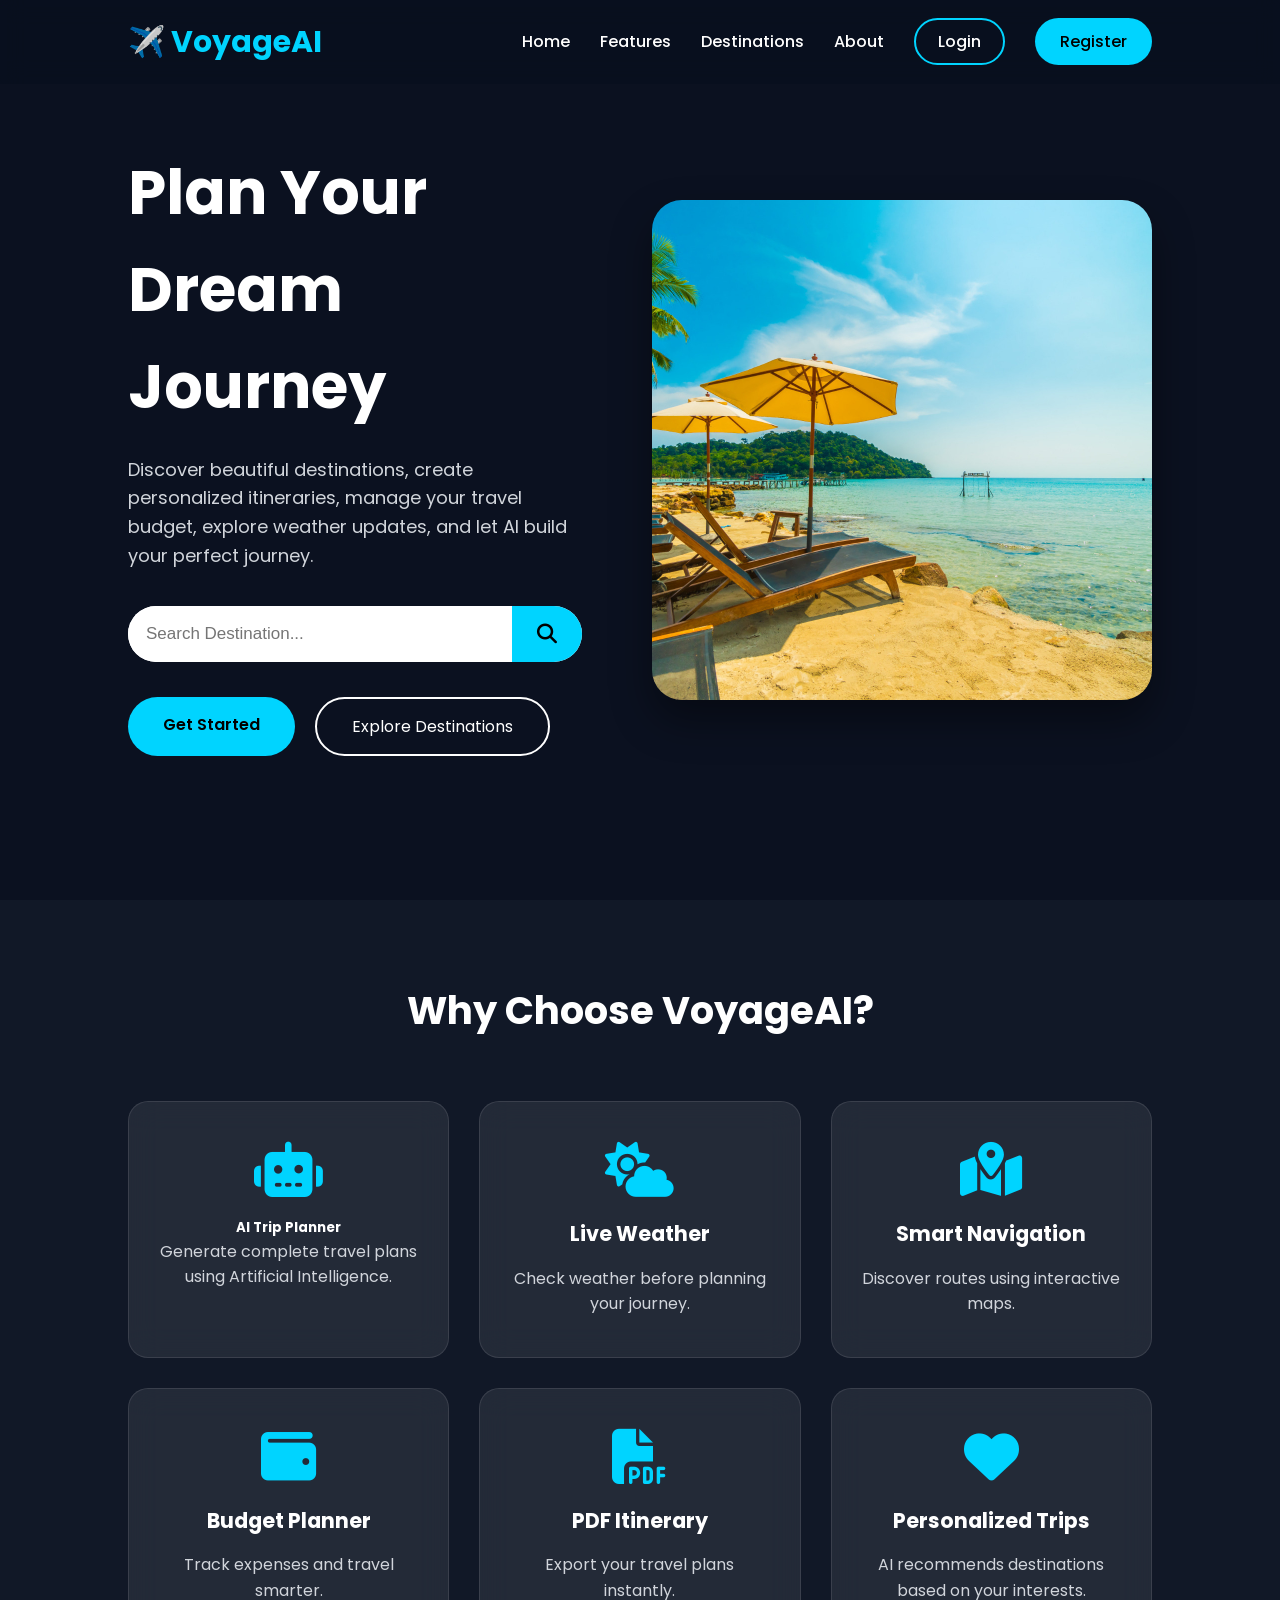
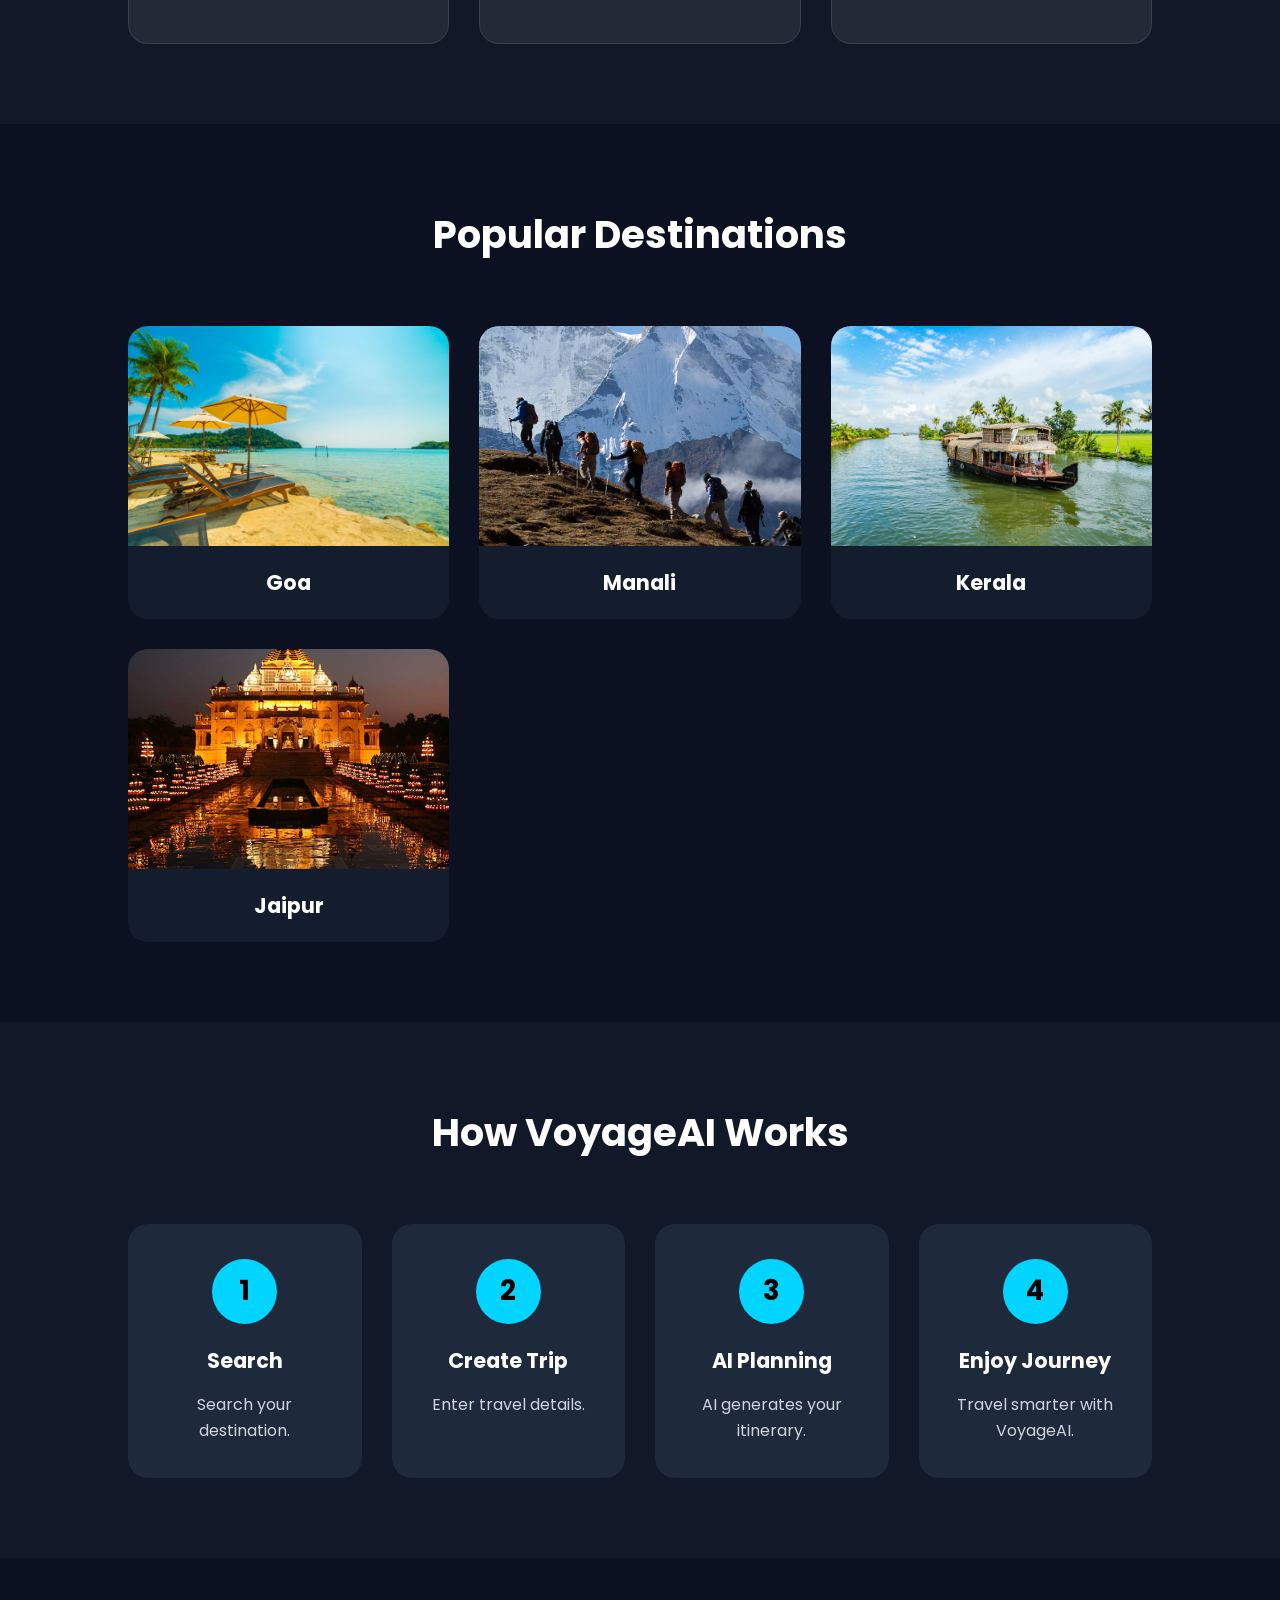
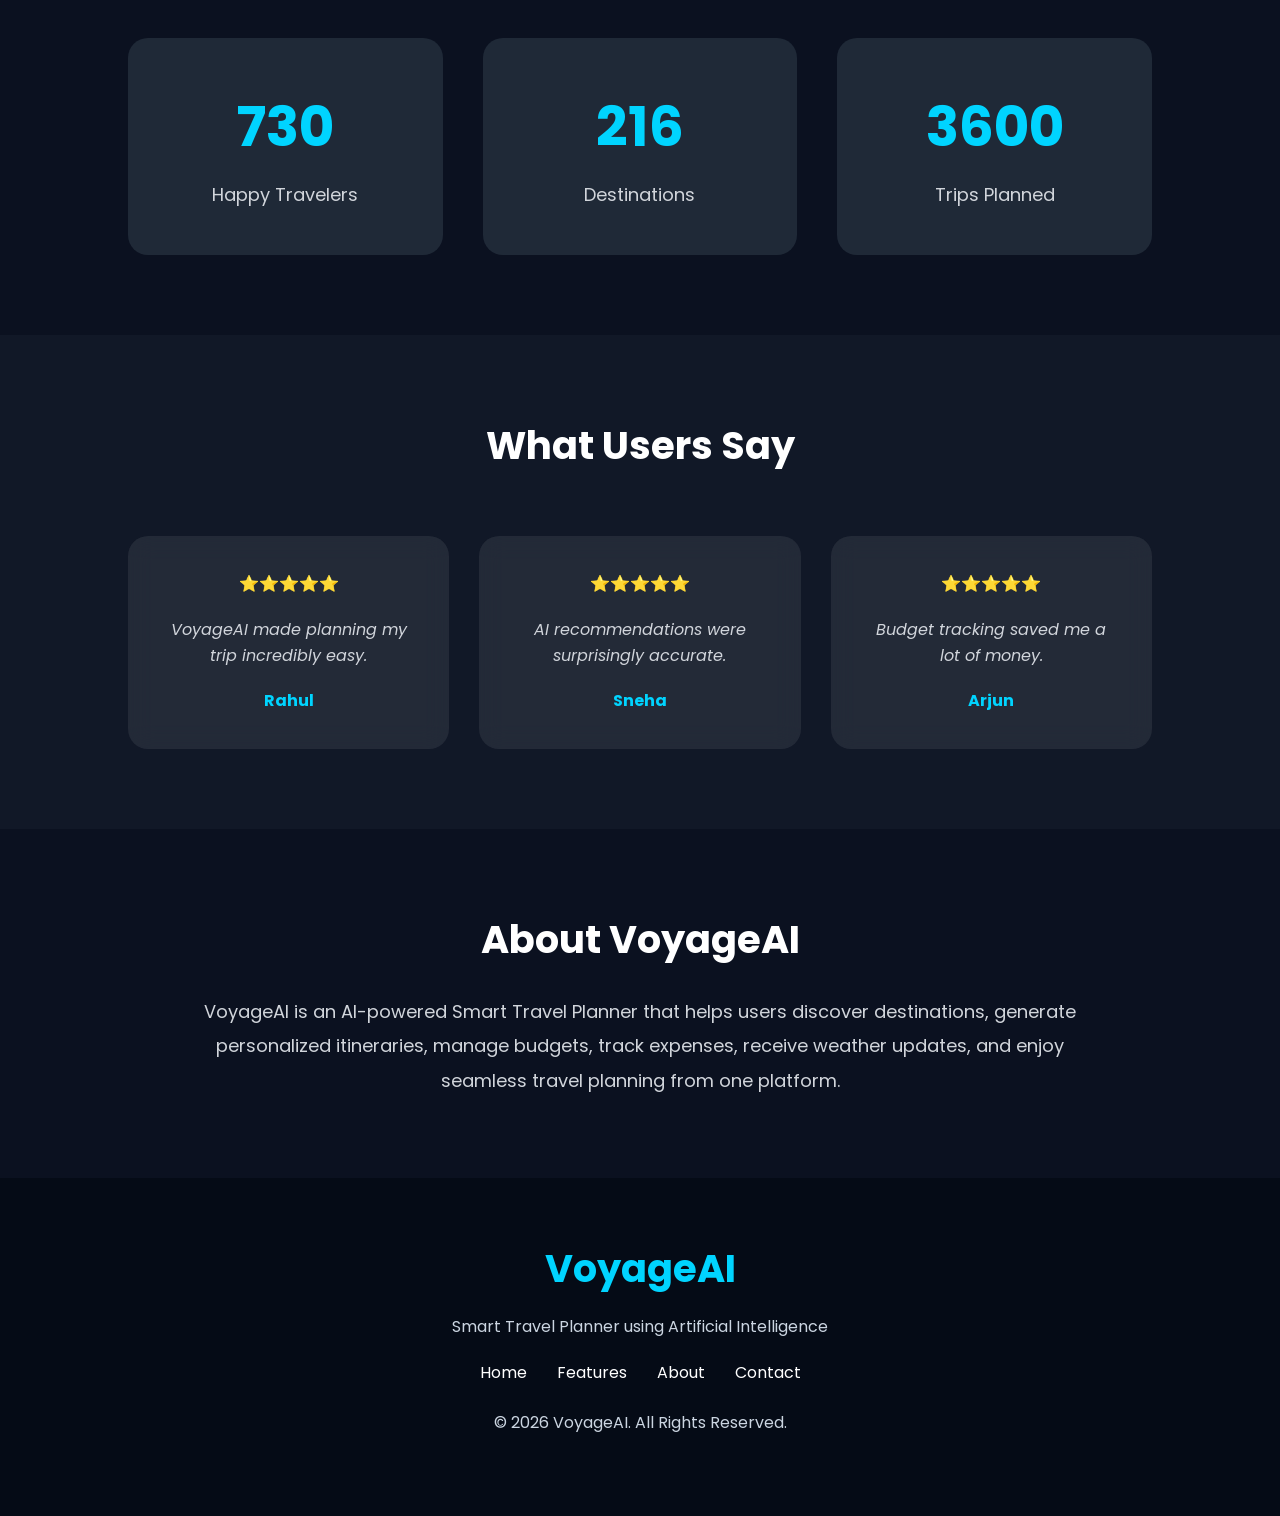
==== frontend/index.html @ 98790b18 "Frontend basic UI Updated" ====
<!DOCTYPE html>
<html lang="en">

<head>
    <meta charset="UTF-8">
    <meta name="viewport" content="width=device-width, initial-scale=1.0">

    <title>VoyageAI | Smart Travel Planner</title>

    <!-- CSS -->
    <link rel="stylesheet" href="css/style.css">
    <link rel="stylesheet" href="css/responsive.css">

    <!-- Font Awesome -->
    <link rel="stylesheet"
        href="https://cdnjs.cloudflare.com/ajax/libs/font-awesome/6.6.0/css/all.min.css">

    <!-- Google Font -->
    <link
        href="https://fonts.googleapis.com/css2?family=Poppins:wght@300;400;500;600;700;800&display=swap"
        rel="stylesheet">
</head>

<body>

    <!-- ========================= -->
    <!-- Navbar -->
    <!-- ========================= -->

    <header>

        <nav class="navbar">

            <div class="logo">
                ✈️ VoyageAI
            </div>

            <ul class="nav-links">

                <li><a href="#">Home</a></li>

                <li><a href="#features">Features</a></li>

                <li><a href="#destinations">Destinations</a></li>

                <li><a href="#about">About</a></li>

                <li>
                    <a href="pages/login.html" class="login-btn">
                        Login
                    </a>
                </li>

                <li>
                    <a href="pages/register.html" class="register-btn">
                        Register
                    </a>
                </li>

            </ul>

        </nav>

    </header>

    <!-- ========================= -->
    <!-- Hero -->
    <!-- ========================= -->

    <section class="hero">

        <div class="hero-left">

            <h1>

                <span id="typewriter"></span>

            </h1>

            <p>

                Discover beautiful destinations, create personalized
                itineraries, manage your travel budget,
                explore weather updates,
                and let AI build your perfect journey.

            </p>

            <!-- Search -->

            <div class="search-box">

                <input
                    type="text"
                    id="searchInput"
                    placeholder="Search Destination...">

                <button>

                    <i class="fa-solid fa-magnifying-glass"></i>

                </button>

            </div>

            <!-- Suggestions -->

            <ul id="suggestions"></ul>

            <!-- Buttons -->

            <div class="hero-buttons">

                <a href="pages/register.html" class="btn-primary">

                    Get Started

                </a>

                <a href="#destinations" class="btn-secondary">

                    Explore Destinations

                </a>

            </div>

        </div>

        <!-- Right -->

        <div class="hero-right">

            <div class="carousel">

                <img
                    id="carouselImage"
                    src="images/goa.jpeg"
                    alt="Destination">

            </div>

        </div>

    </section>

    <!-- ========================= -->
    <!-- Features -->
    <!-- ========================= -->

    <section
        class="features"
        id="features">

        <h2>

            Why Choose VoyageAI?

        </h2>

        <div class="feature-grid">

            <div class="card">

                <i class="fa-solid fa-robot"></i>

                <h5>

                    AI Trip Planner

                </h5>

                <p>

                    Generate complete travel plans using Artificial Intelligence.

                </p>

            </div>

            <div class="card">

                <i class="fa-solid fa-cloud-sun"></i>

                <h3>

                    Live Weather

                </h3>

                <p>

                    Check weather before planning your journey.

                </p>

            </div>

            <div class="card">

                <i class="fa-solid fa-map-location-dot"></i>

                <h3>

                    Smart Navigation

                </h3>

                <p>

                    Discover routes using interactive maps.

                </p>

            </div>

            <div class="card">

                <i class="fa-solid fa-wallet"></i>

                <h3>

                    Budget Planner

                </h3>

                <p>

                    Track expenses and travel smarter.

                </p>

            </div>

            <div class="card">

                <i class="fa-solid fa-file-pdf"></i>

                <h3>

                    PDF Itinerary

                </h3>

                <p>

                    Export your travel plans instantly.

                </p>

            </div>

            <div class="card">

                <i class="fa-solid fa-heart"></i>

                <h3>

                    Personalized Trips

                </h3>

                <p>

                    AI recommends destinations based on your interests.

                </p>

            </div>

        </div>

    </section>

    <!-- ========================= -->
    <!-- Popular Destinations -->
    <!-- ========================= -->

    <section
        id="destinations"
        class="destinations">

        <h2>

            Popular Destinations

        </h2>

        <div class="destination-grid">

            <div class="destination-card">

                <img src="images/goa.jpeg">

                <h3>Goa</h3>

            </div>

            <div class="destination-card">

                <img src="images/manali.jpeg">

                <h3>Manali</h3>

            </div>

            <div class="destination-card">

                <img src="images/kerala.jpeg">

                <h3>Kerala</h3>

            </div>

            <div class="destination-card">

                <img src="images/jaipur.jpeg">

                <h3>Jaipur</h3>

            </div>

        </div>

    </section>

    <!-- ========================= -->
    <!-- How It Works -->
    <!-- ========================= -->

    <section class="steps">

        <h2>

            How VoyageAI Works

        </h2>

        <div class="step-container">

            <div class="step">

                <span>1</span>

                <h3>

                    Search

                </h3>

                <p>

                    Search your destination.

                </p>

            </div>

            <div class="step">

                <span>2</span>

                <h3>

                    Create Trip

                </h3>

                <p>

                    Enter travel details.

                </p>

            </div>

            <div class="step">

                <span>3</span>

                <h3>

                    AI Planning

                </h3>

                <p>

                    AI generates your itinerary.

                </p>

            </div>

            <div class="step">

                <span>4</span>

                <h3>

                    Enjoy Journey

                </h3>

                <p>

                    Travel smarter with VoyageAI.

                </p>

            </div>

        </div>

    </section>

    <!-- ========================= -->
    <!-- Statistics -->
    <!-- ========================= -->

    <section class="stats">

        <div>

            <h2 class="counter" data-target="1000">

                0

            </h2>

            <p>

                Happy Travelers

            </p>

        </div>

        <div>

            <h2 class="counter" data-target="250">

                0

            </h2>

            <p>

                Destinations

            </p>

        </div>

        <div>

            <h2 class="counter" data-target="5000">

                0

            </h2>

            <p>

                Trips Planned

            </p>

        </div>

    </section>

    <!-- ========================= -->
    <!-- Testimonials -->
    <!-- ========================= -->

    <section class="testimonials">

        <h2>

            What Users Say

        </h2>

        <div class="testimonial-container">

            <div class="testimonial">

                ⭐⭐⭐⭐⭐

                <p>

                    VoyageAI made planning my trip incredibly easy.

                </p>

                <h4>

                    Rahul

                </h4>

            </div>

            <div class="testimonial">

                ⭐⭐⭐⭐⭐

                <p>

                    AI recommendations were surprisingly accurate.

                </p>

                <h4>

                    Sneha

                </h4>

            </div>

            <div class="testimonial">

                ⭐⭐⭐⭐⭐

                <p>

                    Budget tracking saved me a lot of money.

                </p>

                <h4>

                    Arjun

                </h4>

            </div>

        </div>

    </section>

    <!-- ========================= -->
    <!-- About -->
    <!-- ========================= -->

    <section
        id="about"
        class="about">

        <h2>

            About VoyageAI

        </h2>

        <p>

            VoyageAI is an AI-powered Smart Travel Planner that helps users
            discover destinations, generate personalized itineraries,
            manage budgets, track expenses,
            receive weather updates,
            and enjoy seamless travel planning from one platform.

        </p>

    </section>

    <!-- ========================= -->
    <!-- Footer -->
    <!-- ========================= -->

    <footer>

        <h2>

            VoyageAI

        </h2>

        <p>

            Smart Travel Planner using Artificial Intelligence

        </p>

        <div>

            <a href="#">Home</a>

            <a href="#">Features</a>

            <a href="#">About</a>

            <a href="#">Contact</a>

        </div>

        <p>

            © 2026 VoyageAI. All Rights Reserved.

        </p>

    </footer>

    <!-- JS -->

    <script src="js/app.js"></script>

</body>

</html>
---- frontend/css/style.css ----
/* ===================================================
   GOOGLE FONT
=================================================== */
@import url('https://fonts.googleapis.com/css2?family=Poppins:wght@300;400;500;600;700;800&display=swap');

/* ===================================================
   RESET
=================================================== */

*{
    margin:0;
    padding:0;
    box-sizing:border-box;
}

html{
    scroll-behavior:smooth;
}

body{
    font-family:'Poppins',sans-serif;
    background:#0b1120;
    color:#ffffff;
    overflow-x:hidden;
    line-height:1.6;
}

/* Scrollbar */

::-webkit-scrollbar{
    width:8px;
}

::-webkit-scrollbar-track{
    background:#101827;
}

::-webkit-scrollbar-thumb{
    background:#00bcd4;
    border-radius:10px;
}

::-webkit-scrollbar-thumb:hover{
    background:#00e5ff;
}

/* Images */

img{
    width:100%;
    display:block;
}

/* Links */

a{
    text-decoration:none;
    color:white;
}

/* Lists */

ul{
    list-style:none;
}

/* Buttons */

button{
    border:none;
    outline:none;
    cursor:pointer;
    font-family:'Poppins',sans-serif;
}

/* Sections */

section{
    padding:80px 10%;
}

/* Headings */

h1{
    font-size:3.8rem;
    font-weight:700;
}

h2{
    font-size:2.4rem;
    margin-bottom:20px;
}

h3{
    font-size:1.3rem;
}

p{
    color:#d1d5db;
}

/* Container */

.container{
    max-width:1200px;
    margin:auto;
}

/* ===================================================
   NAVBAR
=================================================== */

header{
    position:fixed;
    top:0;
    left:0;
    width:100%;
    z-index:999;
    background:rgba(10,15,30,.75);
    backdrop-filter:blur(12px);
}

.navbar{

    display:flex;
    justify-content:space-between;
    align-items:center;

    padding:18px 10%;
}

.logo{

    font-size:30px;
    font-weight:700;
    color:#00d4ff;
}

.nav-links{

    display:flex;
    align-items:center;
    gap:30px;
}

.nav-links li a{

    transition:.3s;
    font-weight:500;
}

.nav-links li a:hover{

    color:#00d4ff;
}

.login-btn{

    border:2px solid #00d4ff;
    padding:10px 22px;
    border-radius:30px;
}

.login-btn:hover{

    background:#00d4ff;
    color:#000;
}

.register-btn{

    padding:12px 25px;
    background:#00d4ff;
    color:#000;
    border-radius:30px;
    font-weight:600;
}

.register-btn:hover{

    background:#00b7db;
}

/* ===================================================
   HERO
=================================================== */

.hero{

    min-height:100vh;

    display:grid;
    grid-template-columns:1fr 1fr;

    align-items:center;

    gap:70px;
}

.hero-left h1{

    margin-bottom:20px;
}

.hero-left p{

    margin-bottom:35px;
    font-size:18px;
}

/* Buttons */

.hero-buttons{

    display:flex;
    gap:20px;
    margin-top:30px;
}

.btn-primary{

    background:#00d4ff;

    color:#000;

    padding:15px 35px;

    border-radius:40px;

    font-weight:600;

    transition:.3s;
}

.btn-primary:hover{

    transform:translateY(-5px);
}

.btn-secondary{

    border:2px solid white;

    padding:15px 35px;

    border-radius:40px;

    transition:.3s;
}

.btn-secondary:hover{

    background:white;
    color:#000;
}

/* ===================================================
   SEARCH BOX
=================================================== */

.search-box{

    display:flex;

    margin-top:30px;

    background:white;

    border-radius:50px;

    overflow:hidden;

    width:100%;
}

.search-box input{

    flex:1;

    padding:18px;

    border:none;

    outline:none;

    font-size:17px;
}

.search-box button{

    background:#00d4ff;

    color:#000;

    padding:0 25px;

    font-size:20px;
}

#suggestions{

    background:white;

    color:black;

    border-radius:12px;

    margin-top:5px;

    overflow:hidden;
}

#suggestions li{

    padding:12px;

    cursor:pointer;
}

#suggestions li:hover{

    background:#eeeeee;
}

/* ===================================================
   HERO IMAGE
=================================================== */

.hero-right{

    display:flex;

    justify-content:center;
}

.carousel{

    width:500px;

    height:500px;

    border-radius:30px;

    overflow:hidden;

    box-shadow:0 20px 40px rgba(0,0,0,.4);
}

.carousel img{

    width:100%;

    height:100%;

    object-fit:cover;

    transition:1s;
}

/* ===================================================
   FEATURES SECTION
=================================================== */

.features{

    background:#111827;
    text-align:center;
}

.features h2{

    margin-bottom:60px;
    color:#ffffff;
}

/* Grid */

.feature-grid{

    display:grid;
    grid-template-columns:repeat(auto-fit,minmax(280px,1fr));
    gap:30px;
}

/* Card */

.card{

    background:rgba(255,255,255,.08);
    backdrop-filter:blur(15px);

    border:1px solid rgba(255,255,255,.1);

    border-radius:20px;

    padding:40px 30px;

    transition:.4s;
}

.card:hover{

    transform:translateY(-12px);

    box-shadow:0 20px 40px rgba(0,212,255,.25);
}

.card i{

    font-size:55px;

    color:#00d4ff;

    margin-bottom:20px;
}

.card h3{

    margin-bottom:15px;
    color:white;
}

.card p{

    color:#d1d5db;
}

/* ===================================================
   DESTINATIONS
=================================================== */

.destinations{

    background:#0b1120;

    text-align:center;
}

.destinations h2{

    margin-bottom:60px;
}

/* Grid */

.destination-grid{

    display:grid;

    grid-template-columns:repeat(auto-fit,minmax(280px,1fr));

    gap:30px;
}

/* Card */

.destination-card{

    background:#141d2d;

    border-radius:20px;

    overflow:hidden;

    transition:.4s;

    cursor:pointer;
}

.destination-card:hover{

    transform:translateY(-10px);

    box-shadow:0 20px 45px rgba(0,212,255,.25);
}

.destination-card img{

    height:220px;

    object-fit:cover;
}

.destination-card h3{

    padding:20px;

    color:white;
}

/* ===================================================
   HOW IT WORKS
=================================================== */

.steps{

    background:#111827;

    text-align:center;
}

.steps h2{

    margin-bottom:60px;
}

/* Container */

.step-container{

    display:grid;

    grid-template-columns:repeat(auto-fit,minmax(220px,1fr));

    gap:30px;
}

/* Step */

.step{

    background:#1e293b;

    padding:35px;

    border-radius:20px;

    transition:.3s;
}

.step:hover{

    transform:translateY(-10px);
}

.step span{

    display:inline-flex;

    width:65px;

    height:65px;

    border-radius:50%;

    background:#00d4ff;

    color:#000;

    justify-content:center;

    align-items:center;

    font-size:28px;

    font-weight:bold;

    margin-bottom:20px;
}

.step h3{

    margin-bottom:15px;
}

/* ===================================================
   STATS
=================================================== */

.stats{

    display:grid;

    grid-template-columns:repeat(auto-fit,minmax(250px,1fr));

    gap:40px;

    text-align:center;

    background:#0b1120;
}

.stats div{

    background:#1f2937;

    border-radius:20px;

    padding:45px 20px;

    transition:.3s;
}

.stats div:hover{

    transform:scale(1.05);
}

.counter{

    font-size:55px;

    color:#00d4ff;

    margin-bottom:10px;
}

.stats p{

    font-size:18px;
}

/* ===================================================
   TESTIMONIALS
=================================================== */

.testimonials{

    background:#111827;

    text-align:center;
}

.testimonials h2{

    margin-bottom:60px;
}

.testimonial-container{

    display:grid;

    grid-template-columns:repeat(auto-fit,minmax(300px,1fr));

    gap:30px;
}

.testimonial{

    background:rgba(255,255,255,.08);

    backdrop-filter:blur(12px);

    border-radius:20px;

    padding:35px;

    transition:.3s;
}

.testimonial:hover{

    transform:translateY(-10px);

    box-shadow:0 15px 35px rgba(0,212,255,.25);
}

.testimonial p{

    margin:20px 0;

    font-style:italic;

    color:#d1d5db;
}

.testimonial h4{

    color:#00d4ff;
}

/* ===================================================
   ABOUT
=================================================== */

.about{

    background:#0b1120;

    text-align:center;
}

.about h2{

    margin-bottom:25px;
}

.about p{

    max-width:900px;

    margin:auto;

    font-size:18px;

    line-height:1.9;

    color:#d1d5db;
}

/* ===================================================
   FOOTER
=================================================== */

footer{

    background:#050b16;

    text-align:center;

    padding:60px 10%;
}

footer h2{

    color:#00d4ff;

    margin-bottom:15px;
}

footer p{

    color:#cbd5e1;

    margin-bottom:20px;
}

footer div{

    display:flex;

    justify-content:center;

    gap:30px;

    flex-wrap:wrap;

    margin-bottom:25px;
}

footer a{

    transition:.3s;

    color:white;
}

footer a:hover{

    color:#00d4ff;
}

/* ===================================================
   ANIMATIONS
=================================================== */

.card,
.destination-card,
.step,
.testimonial,
.stats div{

    animation:fadeUp .8s ease;
}

@keyframes fadeUp{

    from{

        opacity:0;

        transform:translateY(50px);
    }

    to{

        opacity:1;

        transform:translateY(0);
    }

}

@keyframes floating{

    0%{

        transform:translateY(0);
    }

    50%{

        transform:translateY(-12px);
    }

    100%{

        transform:translateY(0);
    }

}

.carousel{

    animation:floating 5s infinite ease-in-out;
}

/* ===================================================
   UTILITIES
=================================================== */

.text-center{

    text-align:center;
}

.mt-2{

    margin-top:20px;
}

.mt-3{

    margin-top:30px;
}

.mt-5{

    margin-top:50px;
}

.mb-2{

    margin-bottom:20px;
}

.mb-5{

    margin-bottom:50px;
}

.hidden{

    display:none;
}

/* ===================================================
   TABLET
=================================================== */

@media(max-width:992px){

.hero{

    grid-template-columns:1fr;

    text-align:center;
}

.hero-left{

    order:2;
}

.hero-right{

    order:1;
}

.hero-buttons{

    justify-content:center;
}

.search-box{

    margin:auto;
}

.carousel{

    width:400px;

    height:400px;
}

.navbar{

    flex-direction:column;

    gap:20px;
}

.nav-links{

    flex-wrap:wrap;

    justify-content:center;
}

}

/* ===================================================
   MOBILE
=================================================== */

@media(max-width:768px){

section{

    padding:70px 6%;
}

h1{

    font-size:2.4rem;
}

h2{

    font-size:2rem;
}

.hero{

    gap:40px;
}

.carousel{

    width:320px;

    height:320px;
}

.hero-buttons{

    flex-direction:column;
}

.btn-primary,
.btn-secondary{

    width:100%;
}

.nav-links{

    gap:15px;
}

.feature-grid,
.destination-grid,
.step-container,
.testimonial-container,
.stats{

    grid-template-columns:1fr;
}

}

/* ===================================================
   SMALL DEVICES
=================================================== */

@media(max-width:480px){

.logo{

    font-size:24px;
}

h1{

    font-size:2rem;
}

.hero-left p{

    font-size:15px;
}

.search-box input{

    font-size:15px;
}

.search-box button{

    padding:0 18px;
}

.carousel{

    width:280px;

    height:280px;
}

}
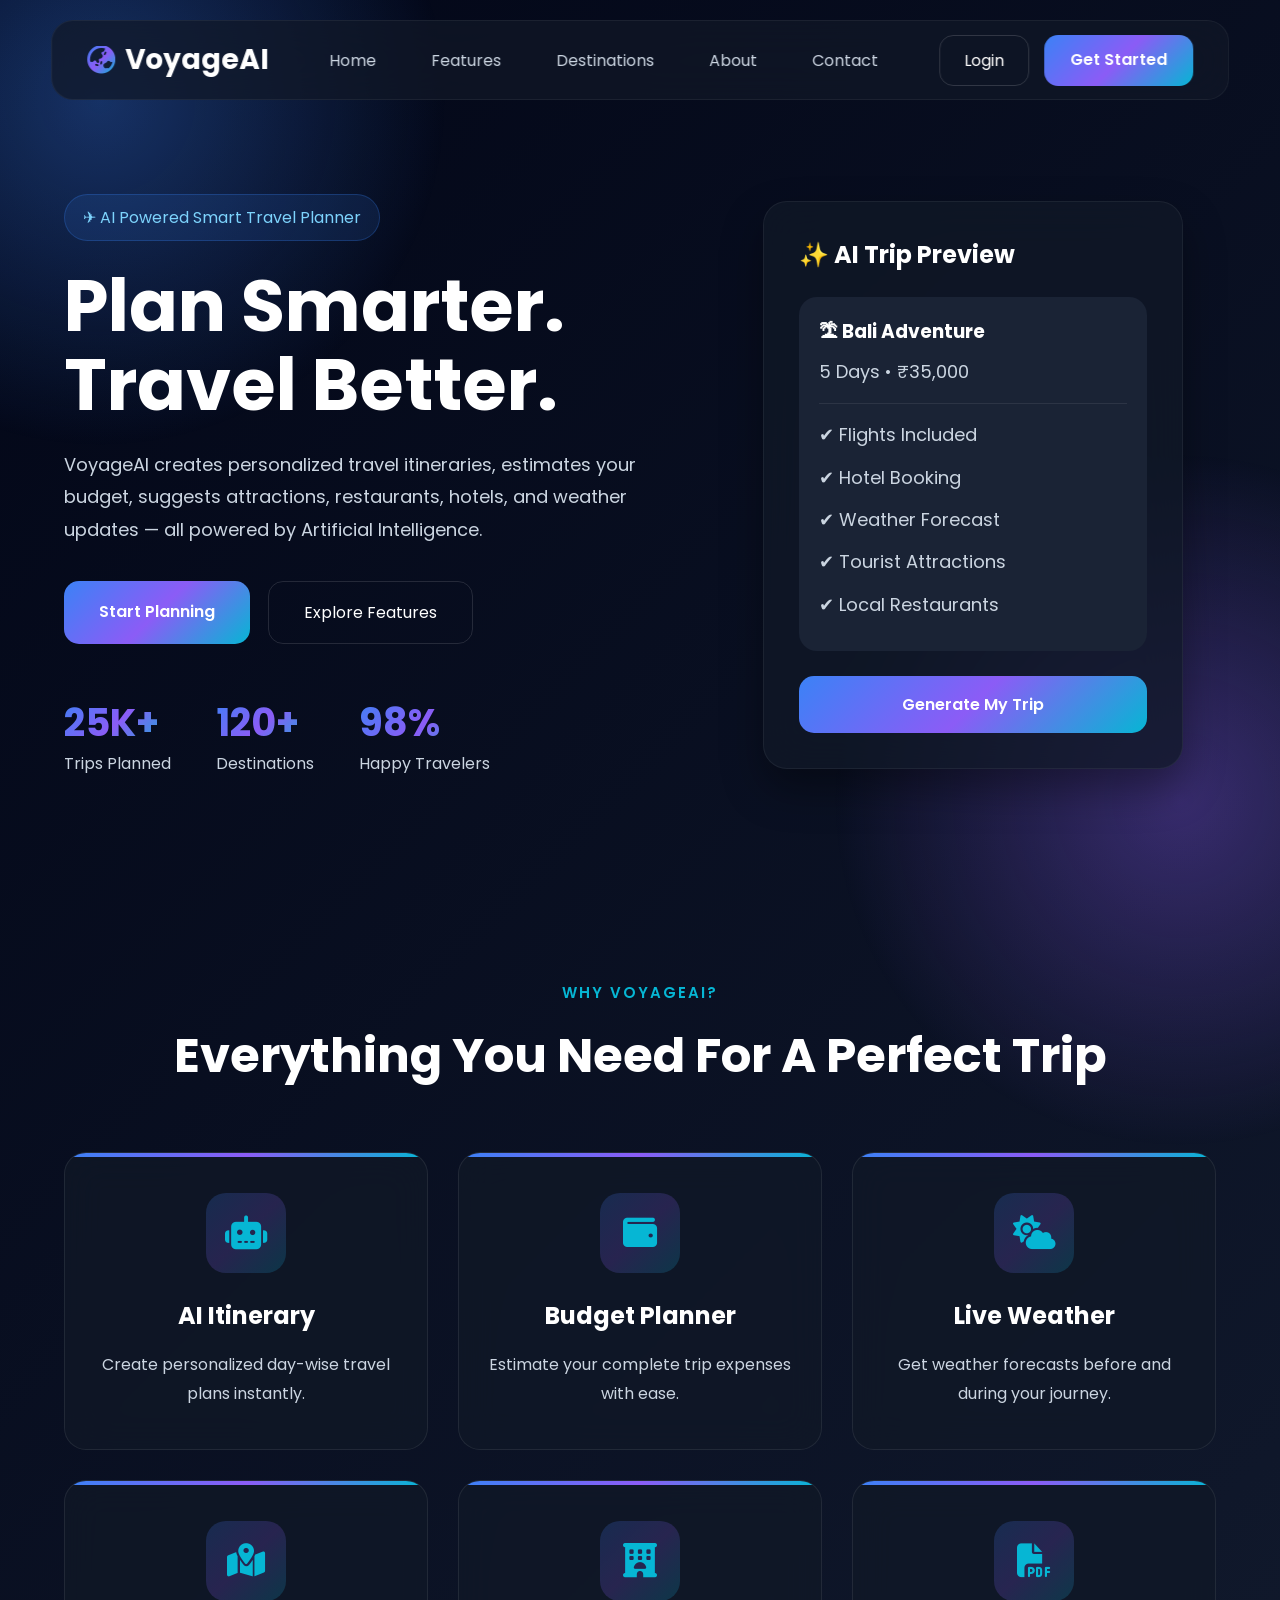
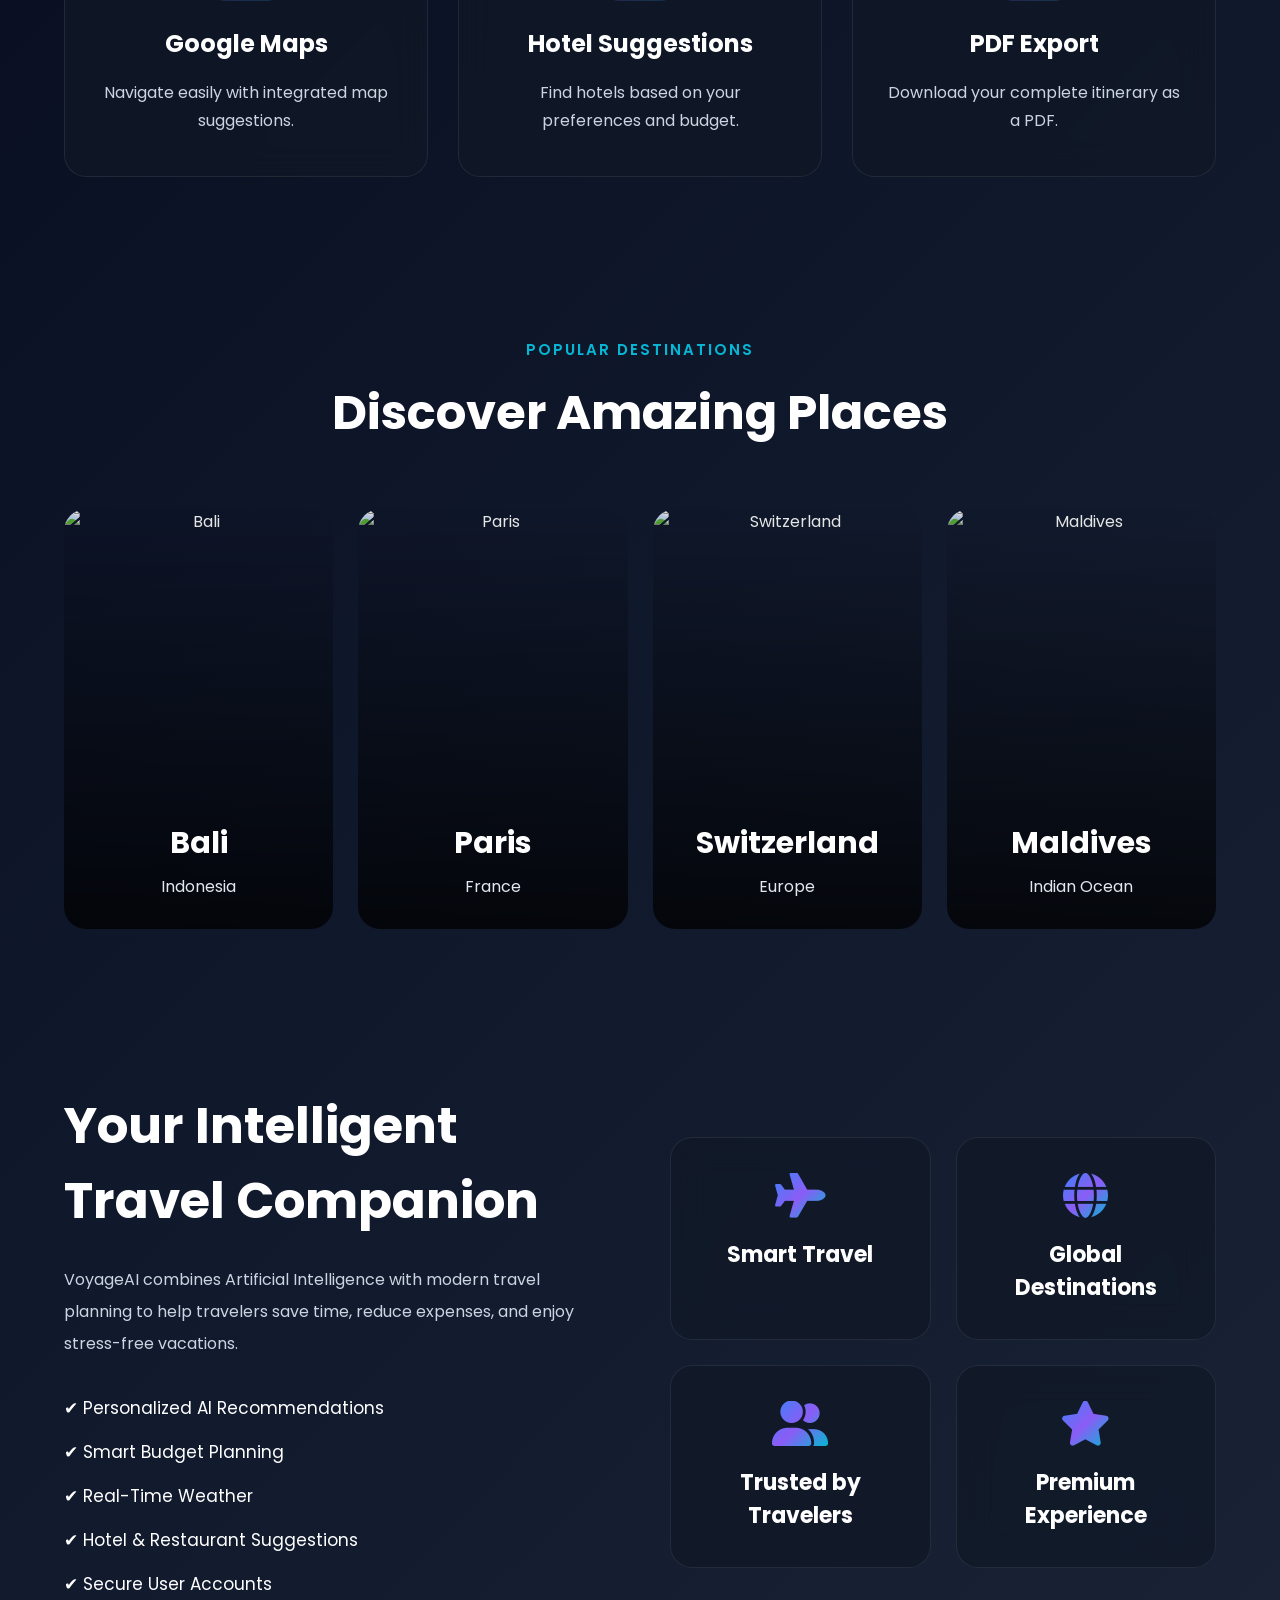
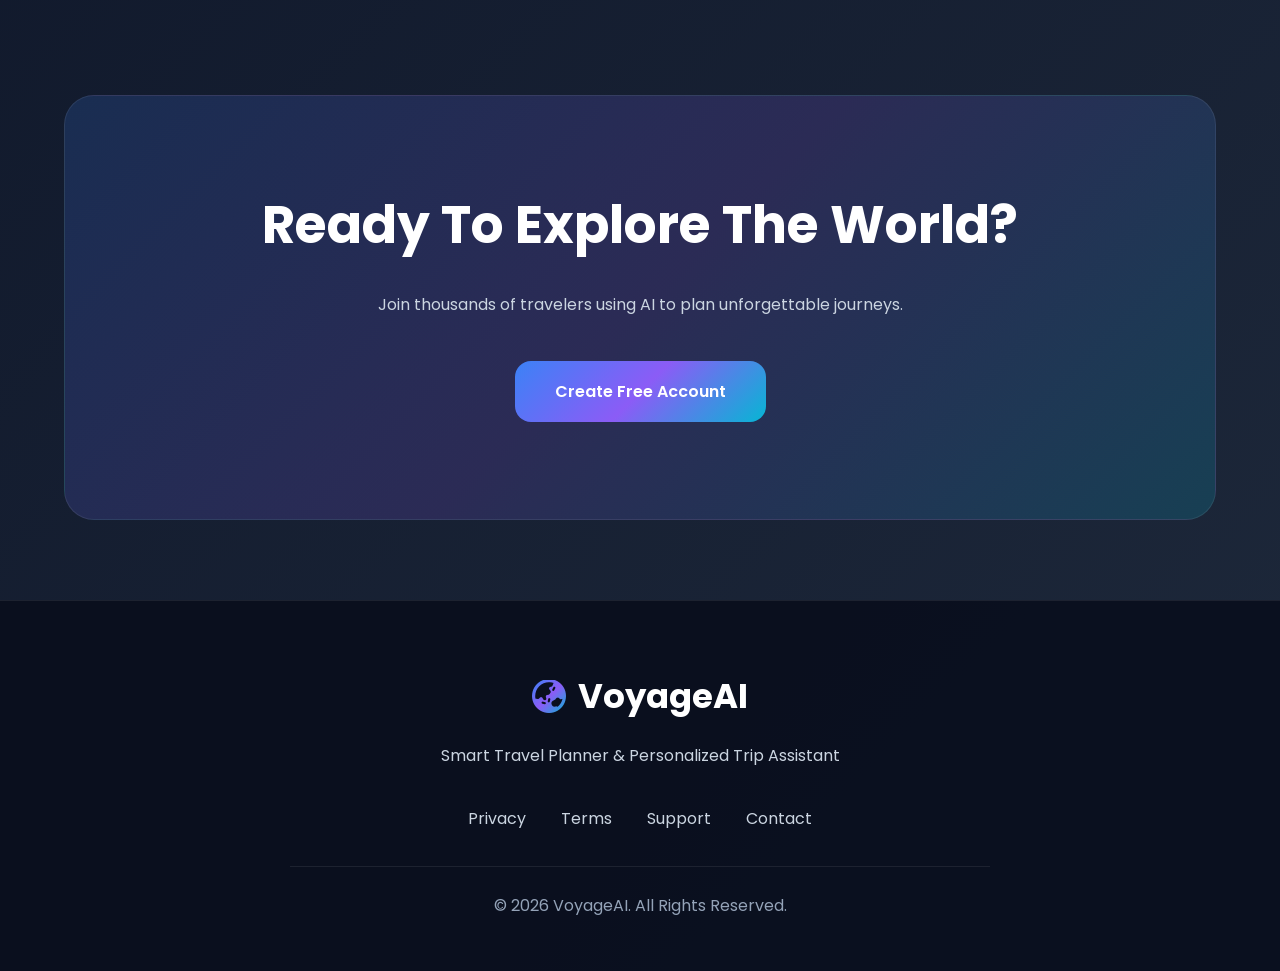
==== commit 44e2b85e: "Frontend basic UI Updated-1" ====
--- a/frontend/index.html
+++ b/frontend/index.html
@@ -2,141 +2,422 @@
 <html lang="en">
 
 <head>
+
     <meta charset="UTF-8">
     <meta name="viewport" content="width=device-width, initial-scale=1.0">
 
     <title>VoyageAI | Smart Travel Planner</title>
 
-    <!-- CSS -->
-    <link rel="stylesheet" href="css/style.css">
-    <link rel="stylesheet" href="css/responsive.css">
+    <!-- Google Fonts -->
+    <link href="https://fonts.googleapis.com/css2?family=Poppins:wght@300;400;500;600;700;800&display=swap"
+        rel="stylesheet">
 
     <!-- Font Awesome -->
     <link rel="stylesheet"
         href="https://cdnjs.cloudflare.com/ajax/libs/font-awesome/6.6.0/css/all.min.css">
 
-    <!-- Google Font -->
-    <link
-        href="https://fonts.googleapis.com/css2?family=Poppins:wght@300;400;500;600;700;800&display=swap"
-        rel="stylesheet">
+    <!-- CSS -->
+    <link rel="stylesheet" href="css/style.css">
+
 </head>
 
 <body>
 
-    <!-- ========================= -->
-    <!-- Navbar -->
-    <!-- ========================= -->
-
-    <header>
-
-        <nav class="navbar">
-
-            <div class="logo">
-                ✈️ VoyageAI
-            </div>
-
-            <ul class="nav-links">
-
-                <li><a href="#">Home</a></li>
-
-                <li><a href="#features">Features</a></li>
-
-                <li><a href="#destinations">Destinations</a></li>
-
-                <li><a href="#about">About</a></li>
-
-                <li>
-                    <a href="pages/login.html" class="login-btn">
-                        Login
-                    </a>
-                </li>
-
-                <li>
-                    <a href="pages/register.html" class="register-btn">
-                        Register
-                    </a>
-                </li>
+    <!--==========================
+            NAVBAR
+    ===========================-->
+
+    <header class="navbar">
+
+        <div class="logo">
+
+            <i class="fa-solid fa-earth-asia"></i>
+
+            <span>VoyageAI</span>
+
+        </div>
+
+        <nav>
+
+    <ul class="nav-links">
+
+        <li><a href="#home">Home</a></li>
+
+        <li><a href="#features">Features</a></li>
+
+        <li><a href="#destinations">Destinations</a></li>
+
+        <li><a href="#about">About</a></li>
+
+        <li><a href="#contact">Contact</a></li>
+
+    </ul>
+
+</nav>
+
+<div class="hamburger">
+
+    <i class="fa-solid fa-bars"></i>
+
+</div>
+
+        <div class="nav-buttons">
+
+            <a href="pages/login.html" class="login-btn">
+
+                Login
+
+            </a>
+
+            <a href="pages/register.html" class="signup-btn">
+
+                Get Started
+
+            </a>
+
+        </div>
+
+    </header>
+
+    <!--==========================
+            HERO
+    ===========================-->
+
+    <section id="home" class="hero">
+
+        <div class="hero-left">
+
+            <span class="badge">
+
+                ✈ AI Powered Smart Travel Planner
+
+            </span>
+
+            <h1>
+
+                Plan Smarter.
+                <br>
+
+                Travel Better.
+
+            </h1>
+
+            <p>
+
+                VoyageAI creates personalized travel itineraries,
+                estimates your budget, suggests attractions,
+                restaurants, hotels, and weather updates —
+                all powered by Artificial Intelligence.
+
+            </p>
+
+            <div class="hero-buttons">
+
+                <a href="pages/register.html" class="primary-btn">
+
+                    Start Planning
+
+                </a>
+
+                <a href="#features" class="secondary-btn">
+
+                    Explore Features
+
+                </a>
+
+            </div>
+
+            <div class="hero-stats">
+
+                <div>
+
+                    <h2>25K+</h2>
+
+                    <span>Trips Planned</span>
+
+                </div>
+
+                <div>
+
+                    <h2>120+</h2>
+
+                    <span>Destinations</span>
+
+                </div>
+
+                <div>
+
+                    <h2>98%</h2>
+
+                    <span>Happy Travelers</span>
+
+                </div>
+
+            </div>
+
+        </div>
+
+        <div class="hero-right">
+
+            <div class="hero-card">
+
+                <h2>✨ AI Trip Preview</h2>
+
+                <div class="trip-preview">
+
+                    <h3>🏝 Bali Adventure</h3>
+
+                    <p>5 Days • ₹35,000</p>
+
+                    <hr>
+
+                    <p>✔ Flights Included</p>
+
+                    <p>✔ Hotel Booking</p>
+
+                    <p>✔ Weather Forecast</p>
+
+                    <p>✔ Tourist Attractions</p>
+
+                    <p>✔ Local Restaurants</p>
+
+                </div>
+
+                <button>
+
+                    Generate My Trip
+
+                </button>
+
+            </div>
+
+        </div>
+
+    </section>
+
+    <!--==========================
+            FEATURES
+    ===========================-->
+
+    <section id="features" class="features">
+
+        <div class="section-title">
+
+            <span>WHY VOYAGEAI?</span>
+
+            <h2>Everything You Need For A Perfect Trip</h2>
+
+        </div>
+
+        <div class="feature-grid">
+
+            <div class="feature-card">
+
+                <i class="fa-solid fa-robot"></i>
+
+                <h3>AI Itinerary</h3>
+
+                <p>Create personalized day-wise travel plans instantly.</p>
+
+            </div>
+
+            <div class="feature-card">
+
+                <i class="fa-solid fa-wallet"></i>
+
+                <h3>Budget Planner</h3>
+
+                <p>Estimate your complete trip expenses with ease.</p>
+
+            </div>
+
+            <div class="feature-card">
+
+                <i class="fa-solid fa-cloud-sun"></i>
+
+                <h3>Live Weather</h3>
+
+                <p>Get weather forecasts before and during your journey.</p>
+
+            </div>
+
+            <div class="feature-card">
+
+                <i class="fa-solid fa-map-location-dot"></i>
+
+                <h3>Google Maps</h3>
+
+                <p>Navigate easily with integrated map suggestions.</p>
+
+            </div>
+
+            <div class="feature-card">
+
+                <i class="fa-solid fa-hotel"></i>
+
+                <h3>Hotel Suggestions</h3>
+
+                <p>Find hotels based on your preferences and budget.</p>
+
+            </div>
+
+            <div class="feature-card">
+
+                <i class="fa-solid fa-file-pdf"></i>
+
+                <h3>PDF Export</h3>
+
+                <p>Download your complete itinerary as a PDF.</p>
+
+            </div>
+
+        </div>
+
+    </section>
+
+    <!--==========================
+        POPULAR DESTINATIONS
+    ===========================-->
+
+    <section id="destinations" class="destinations">
+
+        <div class="section-title">
+
+            <span>POPULAR DESTINATIONS</span>
+
+            <h2>Discover Amazing Places</h2>
+
+        </div>
+
+        <div class="destination-grid">
+
+            <div class="destination-card">
+
+                <img src="images/bali.jpg" alt="Bali">
+
+                <div class="overlay">
+
+                    <h3>Bali</h3>
+
+                    <p>Indonesia</p>
+
+                </div>
+
+            </div>
+
+            <div class="destination-card">
+
+                <img src="images/paris.jpg" alt="Paris">
+
+                <div class="overlay">
+
+                    <h3>Paris</h3>
+
+                    <p>France</p>
+
+                </div>
+
+            </div>
+
+            <div class="destination-card">
+
+                <img src="images/swiss.jpg" alt="Switzerland">
+
+                <div class="overlay">
+
+                    <h3>Switzerland</h3>
+
+                    <p>Europe</p>
+
+                </div>
+
+            </div>
+
+            <div class="destination-card">
+
+                <img src="images/maldives.jpg" alt="Maldives">
+
+                <div class="overlay">
+
+                    <h3>Maldives</h3>
+
+                    <p>Indian Ocean</p>
+
+                </div>
+
+            </div>
+
+        </div>
+
+    </section>
+
+    <!--==========================
+            ABOUT
+    ===========================-->
+
+    <section id="about" class="about">
+
+        <div class="about-left">
+
+            <h2>
+
+                Your Intelligent Travel Companion
+
+            </h2>
+
+            <p>
+
+                VoyageAI combines Artificial Intelligence with modern travel planning to help travelers save time, reduce expenses, and enjoy stress-free vacations.
+
+            </p>
+
+            <ul>
+
+                <li>✔ Personalized AI Recommendations</li>
+
+                <li>✔ Smart Budget Planning</li>
+
+                <li>✔ Real-Time Weather</li>
+
+                <li>✔ Hotel & Restaurant Suggestions</li>
+
+                <li>✔ Secure User Accounts</li>
 
             </ul>
 
-        </nav>
-
-    </header>
-
-    <!-- ========================= -->
-    <!-- Hero -->
-    <!-- ========================= -->
-
-    <section class="hero">
-
-        <div class="hero-left">
-
-            <h1>
-
-                <span id="typewriter"></span>
-
-            </h1>
-
-            <p>
-
-                Discover beautiful destinations, create personalized
-                itineraries, manage your travel budget,
-                explore weather updates,
-                and let AI build your perfect journey.
-
-            </p>
-
-            <!-- Search -->
-
-            <div class="search-box">
-
-                <input
-                    type="text"
-                    id="searchInput"
-                    placeholder="Search Destination...">
-
-                <button>
-
-                    <i class="fa-solid fa-magnifying-glass"></i>
-
-                </button>
-
-            </div>
-
-            <!-- Suggestions -->
-
-            <ul id="suggestions"></ul>
-
-            <!-- Buttons -->
-
-            <div class="hero-buttons">
-
-                <a href="pages/register.html" class="btn-primary">
-
-                    Get Started
-
-                </a>
-
-                <a href="#destinations" class="btn-secondary">
-
-                    Explore Destinations
-
-                </a>
-
-            </div>
-
-        </div>
-
-        <!-- Right -->
-
-        <div class="hero-right">
-
-            <div class="carousel">
-
-                <img
-                    id="carouselImage"
-                    src="images/goa.jpeg"
-                    alt="Destination">
+        </div>
+
+        <div class="about-right">
+
+            <div class="about-box">
+
+                <i class="fa-solid fa-plane"></i>
+
+                <h3>Smart Travel</h3>
+
+            </div>
+
+            <div class="about-box">
+
+                <i class="fa-solid fa-globe"></i>
+
+                <h3>Global Destinations</h3>
+
+            </div>
+
+            <div class="about-box">
+
+                <i class="fa-solid fa-user-group"></i>
+
+                <h3>Trusted by Travelers</h3>
+
+            </div>
+
+            <div class="about-box">
+
+                <i class="fa-solid fa-star"></i>
+
+                <h3>Premium Experience</h3>
 
             </div>
 
@@ -144,470 +425,72 @@
 
     </section>
 
-    <!-- ========================= -->
-    <!-- Features -->
-    <!-- ========================= -->
-
-    <section
-        class="features"
-        id="features">
+    <!--==========================
+            CTA
+    ===========================-->
+
+    <section class="cta">
 
         <h2>
 
-            Why Choose VoyageAI?
+            Ready To Explore The World?
 
         </h2>
 
-        <div class="feature-grid">
-
-            <div class="card">
-
-                <i class="fa-solid fa-robot"></i>
-
-                <h5>
-
-                    AI Trip Planner
-
-                </h5>
-
-                <p>
-
-                    Generate complete travel plans using Artificial Intelligence.
-
-                </p>
-
-            </div>
-
-            <div class="card">
-
-                <i class="fa-solid fa-cloud-sun"></i>
-
-                <h3>
-
-                    Live Weather
-
-                </h3>
-
-                <p>
-
-                    Check weather before planning your journey.
-
-                </p>
-
-            </div>
-
-            <div class="card">
-
-                <i class="fa-solid fa-map-location-dot"></i>
-
-                <h3>
-
-                    Smart Navigation
-
-                </h3>
-
-                <p>
-
-                    Discover routes using interactive maps.
-
-                </p>
-
-            </div>
-
-            <div class="card">
-
-                <i class="fa-solid fa-wallet"></i>
-
-                <h3>
-
-                    Budget Planner
-
-                </h3>
-
-                <p>
-
-                    Track expenses and travel smarter.
-
-                </p>
-
-            </div>
-
-            <div class="card">
-
-                <i class="fa-solid fa-file-pdf"></i>
-
-                <h3>
-
-                    PDF Itinerary
-
-                </h3>
-
-                <p>
-
-                    Export your travel plans instantly.
-
-                </p>
-
-            </div>
-
-            <div class="card">
-
-                <i class="fa-solid fa-heart"></i>
-
-                <h3>
-
-                    Personalized Trips
-
-                </h3>
-
-                <p>
-
-                    AI recommends destinations based on your interests.
-
-                </p>
-
-            </div>
-
-        </div>
+        <p>
+
+            Join thousands of travelers using AI to plan unforgettable journeys.
+
+        </p>
+
+        <a href="pages/register.html">
+
+            Create Free Account
+
+        </a>
 
     </section>
 
-    <!-- ========================= -->
-    <!-- Popular Destinations -->
-    <!-- ========================= -->
-
-    <section
-        id="destinations"
-        class="destinations">
-
-        <h2>
-
-            Popular Destinations
-
-        </h2>
-
-        <div class="destination-grid">
-
-            <div class="destination-card">
-
-                <img src="images/goa.jpeg">
-
-                <h3>Goa</h3>
-
-            </div>
-
-            <div class="destination-card">
-
-                <img src="images/manali.jpeg">
-
-                <h3>Manali</h3>
-
-            </div>
-
-            <div class="destination-card">
-
-                <img src="images/kerala.jpeg">
-
-                <h3>Kerala</h3>
-
-            </div>
-
-            <div class="destination-card">
-
-                <img src="images/jaipur.jpeg">
-
-                <h3>Jaipur</h3>
-
-            </div>
-
-        </div>
-
-    </section>
-
-    <!-- ========================= -->
-    <!-- How It Works -->
-    <!-- ========================= -->
-
-    <section class="steps">
-
-        <h2>
-
-            How VoyageAI Works
-
-        </h2>
-
-        <div class="step-container">
-
-            <div class="step">
-
-                <span>1</span>
-
-                <h3>
-
-                    Search
-
-                </h3>
-
-                <p>
-
-                    Search your destination.
-
-                </p>
-
-            </div>
-
-            <div class="step">
-
-                <span>2</span>
-
-                <h3>
-
-                    Create Trip
-
-                </h3>
-
-                <p>
-
-                    Enter travel details.
-
-                </p>
-
-            </div>
-
-            <div class="step">
-
-                <span>3</span>
-
-                <h3>
-
-                    AI Planning
-
-                </h3>
-
-                <p>
-
-                    AI generates your itinerary.
-
-                </p>
-
-            </div>
-
-            <div class="step">
-
-                <span>4</span>
-
-                <h3>
-
-                    Enjoy Journey
-
-                </h3>
-
-                <p>
-
-                    Travel smarter with VoyageAI.
-
-                </p>
-
-            </div>
-
-        </div>
-
-    </section>
-
-    <!-- ========================= -->
-    <!-- Statistics -->
-    <!-- ========================= -->
-
-    <section class="stats">
-
-        <div>
-
-            <h2 class="counter" data-target="1000">
-
-                0
-
-            </h2>
-
-            <p>
-
-                Happy Travelers
-
-            </p>
-
-        </div>
-
-        <div>
-
-            <h2 class="counter" data-target="250">
-
-                0
-
-            </h2>
-
-            <p>
-
-                Destinations
-
-            </p>
-
-        </div>
-
-        <div>
-
-            <h2 class="counter" data-target="5000">
-
-                0
-
-            </h2>
-
-            <p>
-
-                Trips Planned
-
-            </p>
-
-        </div>
-
-    </section>
-
-    <!-- ========================= -->
-    <!-- Testimonials -->
-    <!-- ========================= -->
-
-    <section class="testimonials">
-
-        <h2>
-
-            What Users Say
-
-        </h2>
-
-        <div class="testimonial-container">
-
-            <div class="testimonial">
-
-                ⭐⭐⭐⭐⭐
-
-                <p>
-
-                    VoyageAI made planning my trip incredibly easy.
-
-                </p>
-
-                <h4>
-
-                    Rahul
-
-                </h4>
-
-            </div>
-
-            <div class="testimonial">
-
-                ⭐⭐⭐⭐⭐
-
-                <p>
-
-                    AI recommendations were surprisingly accurate.
-
-                </p>
-
-                <h4>
-
-                    Sneha
-
-                </h4>
-
-            </div>
-
-            <div class="testimonial">
-
-                ⭐⭐⭐⭐⭐
-
-                <p>
-
-                    Budget tracking saved me a lot of money.
-
-                </p>
-
-                <h4>
-
-                    Arjun
-
-                </h4>
-
-            </div>
-
-        </div>
-
-    </section>
-
-    <!-- ========================= -->
-    <!-- About -->
-    <!-- ========================= -->
-
-    <section
-        id="about"
-        class="about">
-
-        <h2>
-
-            About VoyageAI
-
-        </h2>
+    <!--==========================
+            FOOTER
+    ===========================-->
+
+    <footer id="contact">
+
+        <div class="footer-logo">
+
+            <i class="fa-solid fa-earth-asia"></i>
+
+            VoyageAI
+
+        </div>
 
         <p>
 
-            VoyageAI is an AI-powered Smart Travel Planner that helps users
-            discover destinations, generate personalized itineraries,
-            manage budgets, track expenses,
-            receive weather updates,
-            and enjoy seamless travel planning from one platform.
+            Smart Travel Planner & Personalized Trip Assistant
 
         </p>
 
-    </section>
-
-    <!-- ========================= -->
-    <!-- Footer -->
-    <!-- ========================= -->
-
-    <footer>
-
-        <h2>
-
-            VoyageAI
-
-        </h2>
-
-        <p>
-
-            Smart Travel Planner using Artificial Intelligence
+        <div class="footer-links">
+
+            <a href="#">Privacy</a>
+
+            <a href="#">Terms</a>
+
+            <a href="#">Support</a>
+
+            <a href="#">Contact</a>
+
+        </div>
+
+        <p class="copyright">
+
+            © 2026 VoyageAI. All Rights Reserved.
 
         </p>
 
-        <div>
-
-            <a href="#">Home</a>
-
-            <a href="#">Features</a>
-
-            <a href="#">About</a>
-
-            <a href="#">Contact</a>
-
-        </div>
-
-        <p>
-
-            © 2026 VoyageAI. All Rights Reserved.
-
-        </p>
-
     </footer>
 
-    <!-- JS -->
-
     <script src="js/app.js"></script>
 
 </body>
--- a/frontend/css/style.css
+++ b/frontend/css/style.css
@@ -1,1002 +1,1769 @@
-/* ===================================================
-   GOOGLE FONT
-=================================================== */
+/*=========================================
+        VOYAGEAI LANDING PAGE
+==========================================*/
+
 @import url('https://fonts.googleapis.com/css2?family=Poppins:wght@300;400;500;600;700;800&display=swap');
 
-/* ===================================================
-   RESET
-=================================================== */
+/*=========================================
+            VARIABLES
+==========================================*/
+
+:root{
+
+    --primary:#3B82F6;
+    --secondary:#8B5CF6;
+    --accent:#06B6D4;
+
+    --bg:#050816;
+    --card:#111827;
+    --surface:#1A2335;
+
+    --text:#ffffff;
+    --text-light:#CBD5E1;
+    --border:rgba(255,255,255,.08);
+
+    --shadow:0 20px 40px rgba(0,0,0,.35);
+
+    --radius:18px;
+
+    --transition:.35s ease;
+
+}
+
+/*=========================================
+            RESET
+==========================================*/
 
 *{
+
     margin:0;
     padding:0;
     box-sizing:border-box;
+    font-family:'Poppins',sans-serif;
+
 }
 
 html{
+
     scroll-behavior:smooth;
+
 }
 
 body{
-    font-family:'Poppins',sans-serif;
-    background:#0b1120;
-    color:#ffffff;
+
+    background:var(--bg);
+
+    color:white;
+
     overflow-x:hidden;
-    line-height:1.6;
-}
-
-/* Scrollbar */
+
+    position:relative;
+
+}
+
+/*=========================================
+        ANIMATED BACKGROUND
+==========================================*/
+
+body::before{
+
+    content:"";
+
+    position:fixed;
+
+    width:700px;
+
+    height:700px;
+
+    left:-250px;
+
+    top:-250px;
+
+    background:
+
+    radial-gradient(circle,
+
+    rgba(59,130,246,.35),
+
+    transparent 70%);
+
+    animation:moveOne 12s infinite alternate;
+
+    z-index:-1;
+
+}
+
+body::after{
+
+    content:"";
+
+    position:fixed;
+
+    width:700px;
+
+    height:700px;
+
+    right:-250px;
+
+    bottom:-250px;
+
+    background:
+
+    radial-gradient(circle,
+
+    rgba(139,92,246,.35),
+
+    transparent 70%);
+
+    animation:moveTwo 12s infinite alternate;
+
+    z-index:-1;
+
+}
+
+body{
+    background: linear-gradient(
+        135deg,
+        #020617,
+        #0F172A,
+        #1E293B
+    );
+
+    color: white;
+}
+@keyframes moveOne{
+
+    from{
+
+        transform:translate(0,0);
+
+    }
+
+    to{
+
+        transform:translate(120px,80px);
+
+    }
+
+}
+
+@keyframes moveTwo{
+
+    from{
+
+        transform:translate(0,0);
+
+    }
+
+    to{
+
+        transform:translate(-100px,-70px);
+
+    }
+
+}
+
+/*=========================================
+        COMMON
+==========================================*/
+
+section{
+
+    width:90%;
+
+    max-width:1400px;
+
+    margin:auto;
+
+    padding:80px 0;
+
+}
+
+a{
+
+    text-decoration:none;
+
+}
+
+button{
+
+    cursor:pointer;
+
+}
+
+/*=========================================
+        SCROLLBAR
+==========================================*/
 
 ::-webkit-scrollbar{
+
     width:8px;
+
 }
 
 ::-webkit-scrollbar-track{
-    background:#101827;
+
+    background:#08111F;
+
 }
 
 ::-webkit-scrollbar-thumb{
-    background:#00bcd4;
-    border-radius:10px;
-}
-
-::-webkit-scrollbar-thumb:hover{
-    background:#00e5ff;
-}
-
-/* Images */
-
-img{
+
+    background:linear-gradient(
+
+    var(--primary),
+
+    var(--secondary),
+
+    var(--accent)
+
+    );
+
+    border-radius:30px;
+
+}
+
+/*=========================================
+        NAVBAR
+==========================================*/
+
+.navbar{
+
+    position:fixed;
+
+    top:20px;
+
+    left:50%;
+
+    transform:translateX(-50%);
+
+    width:92%;
+
+    max-width:1400px;
+
+    height:80px;
+
+    background:rgba(17,24,39,.72);
+
+    backdrop-filter:blur(20px);
+
+    border:1px solid rgba(255,255,255,.06);
+
+    border-radius:22px;
+
+    display:flex;
+
+    justify-content:space-between;
+
+    align-items:center;
+
+    padding:0 35px;
+
+    z-index:999;
+
+    transition:.35s;
+
+}
+
+.logo{
+
+    display:flex;
+
+    align-items:center;
+
+    gap:10px;
+
+    font-size:28px;
+
+    font-weight:700;
+
+}
+
+.logo i{
+
+    background:linear-gradient(
+
+    135deg,
+
+    var(--primary),
+
+    var(--secondary),
+
+    var(--accent)
+
+    );
+
+    -webkit-background-clip:text;
+
+    -webkit-text-fill-color:transparent;
+
+}
+
+/*=========================================
+        NAV LINKS
+==========================================*/
+
+.nav-links{
+
+    display:flex;
+
+    gap:15px;
+
+    list-style:none;
+
+}
+
+.nav-links a{
+
+    color:var(--text-light);
+
+    padding:12px 20px;
+
+    border-radius:12px;
+
+    transition:.35s;
+
+}
+
+.nav-links a:hover{
+
+    color:white;
+
+    background:rgba(59,130,246,.15);
+
+}
+
+/*=========================================
+        NAV BUTTONS
+==========================================*/
+
+.nav-buttons{
+
+    display:flex;
+
+    gap:15px;
+
+}
+
+.login-btn{
+
+    color:white;
+
+    padding:12px 24px;
+
+    border:1px solid rgba(255,255,255,.15);
+
+    border-radius:14px;
+
+    transition:.35s;
+
+}
+
+.login-btn:hover{
+
+    background:white;
+
+    color:#111827;
+
+}
+
+.signup-btn{
+
+    padding:12px 26px;
+
+    border-radius:14px;
+
+    background:linear-gradient(
+
+    135deg,
+
+    var(--primary),
+
+    var(--secondary),
+
+    var(--accent)
+
+    );
+
+    color:white;
+
+    font-weight:600;
+
+    transition:.35s;
+
+}
+
+.signup-btn:hover{
+
+    transform:translateY(-3px);
+
+    box-shadow:0 12px 30px rgba(59,130,246,.35);
+
+}
+
+/*=========================================
+        HERO
+==========================================*/
+
+.hero{
+
+    min-height:100vh;
+
+    display:grid;
+
+    grid-template-columns:1.1fr .9fr;
+
+    align-items:center;
+
+    gap:70px;
+
+    padding-top:150px;
+
+}
+
+/*=========================
+        HAMBURGER
+==========================*/
+
+.hamburger{
+
+    display:none;
+
+    font-size:28px;
+
+    color:white;
+
+    cursor:pointer;
+
+}
+
+.hero-left{
+
+    animation:fadeUp 1s;
+
+}
+
+.badge{
+
+    display:inline-block;
+
+    padding:10px 18px;
+
+    border-radius:50px;
+
+    background:rgba(59,130,246,.12);
+
+    border:1px solid rgba(59,130,246,.25);
+
+    color:#7DD3FC;
+
+    margin-bottom:25px;
+
+}
+
+.hero h1{
+
+    font-size:72px;
+
+    line-height:1.1;
+
+    margin-bottom:25px;
+
+}
+
+.hero p{
+
+    color:var(--text-light);
+
+    font-size:18px;
+
+    line-height:1.8;
+
+    margin-bottom:35px;
+
+}
+
+/*=========================================
+        HERO BUTTONS
+==========================================*/
+
+.hero-buttons{
+
+    display:flex;
+
+    gap:18px;
+
+    margin-bottom:50px;
+
+}
+
+.primary-btn{
+
+    padding:18px 35px;
+
+    border-radius:15px;
+
+    background:linear-gradient(
+
+    135deg,
+
+    var(--primary),
+
+    var(--secondary),
+
+    var(--accent)
+
+    );
+
+    color:white;
+
+    font-weight:600;
+
+    transition:.35s;
+
+}
+
+.primary-btn:hover{
+
+    transform:translateY(-5px);
+
+}
+
+.secondary-btn{
+
+    padding:18px 35px;
+
+    border-radius:15px;
+
+    border:1px solid rgba(255,255,255,.12);
+
+    color:white;
+
+}
+
+.secondary-btn:hover{
+
+    background:white;
+
+    color:#111827;
+
+}
+
+/*=========================================
+        HERO STATS
+==========================================*/
+
+.hero-stats{
+
+    display:flex;
+
+    gap:45px;
+
+}
+
+.hero-stats h2{
+
+    font-size:38px;
+
+    background:linear-gradient(
+
+    135deg,
+
+    var(--primary),
+
+    var(--secondary),
+
+    var(--accent)
+
+    );
+
+    -webkit-background-clip:text;
+
+    -webkit-text-fill-color:transparent;
+
+}
+
+.hero-stats span{
+
+    color:var(--text-light);
+
+}
+
+/*=========================================
+        HERO CARD
+==========================================*/
+
+.hero-right{
+
+    display:flex;
+
+    justify-content:center;
+
+}
+
+.hero-card{
+
+    width:420px;
+
+    background:rgba(17,24,39,.75);
+
+    backdrop-filter:blur(20px);
+
+    border:1px solid rgba(255,255,255,.06);
+
+    border-radius:24px;
+
+    padding:35px;
+
+    box-shadow:var(--shadow);
+
+    animation:floatCard 4s ease-in-out infinite;
+
+}
+
+.hero-card h2{
+
+    margin-bottom:25px;
+
+}
+
+.trip-preview{
+
+    background:#1A2335;
+
+    border-radius:18px;
+
+    padding:20px;
+
+    margin-bottom:25px;
+
+}
+
+.trip-preview h3{
+
+    margin-bottom:10px;
+
+}
+
+.trip-preview p{
+
+    color:var(--text-light);
+
+    margin:10px 0;
+
+}
+
+.trip-preview hr{
+
+    border:none;
+
+    height:1px;
+
+    background:rgba(255,255,255,.08);
+
+    margin:15px 0;
+
+}
+
+.hero-card button{
+
     width:100%;
+
+    padding:16px;
+
+    border:none;
+
+    border-radius:15px;
+
+    background:linear-gradient(
+
+    135deg,
+
+    var(--primary),
+
+    var(--secondary),
+
+    var(--accent)
+
+    );
+
+    color:white;
+
+    font-size:16px;
+
+    font-weight:600;
+
+}
+
+/*=========================================
+        ANIMATIONS
+==========================================*/
+
+@keyframes fadeUp{
+
+    from{
+
+        opacity:0;
+
+        transform:translateY(40px);
+
+    }
+
+    to{
+
+        opacity:1;
+
+        transform:translateY(0);
+
+    }
+
+}
+
+@keyframes floatCard{
+
+    0%{
+
+        transform:translateY(0);
+
+    }
+
+    50%{
+
+        transform:translateY(-15px);
+
+    }
+
+    100%{
+
+        transform:translateY(0);
+
+    }
+
+}
+/*=========================================
+            FEATURES SECTION
+==========================================*/
+
+.features{
+
+    text-align:center;
+
+}
+
+.section-title{
+
+    text-align:center;
+
+    margin-bottom:60px;
+
+}
+
+.section-title span{
+
+    color:var(--accent);
+
+    font-size:15px;
+
+    font-weight:600;
+
+    letter-spacing:2px;
+
+    text-transform:uppercase;
+
+}
+
+.section-title h2{
+
+    font-size:48px;
+
+    margin-top:15px;
+
+    font-weight:700;
+
+}
+
+.feature-grid{
+
+    display:grid;
+
+    grid-template-columns:repeat(3,1fr);
+
+    gap:30px;
+
+}
+
+.feature-card{
+
+    background:rgba(17,24,39,.75);
+
+    backdrop-filter:blur(18px);
+
+    border:1px solid rgba(255,255,255,.08);
+
+    border-radius:22px;
+
+    padding:40px 30px;
+
+    transition:.4s;
+
+    cursor:pointer;
+
+    position:relative;
+
+    overflow:hidden;
+
+}
+
+.feature-card::before{
+
+    content:"";
+
+    position:absolute;
+
+    left:0;
+
+    top:0;
+
+    width:100%;
+
+    height:4px;
+
+    background:linear-gradient(
+        90deg,
+        var(--primary),
+        var(--secondary),
+        var(--accent)
+    );
+
+}
+
+.feature-card:hover{
+
+    transform:translateY(-10px);
+
+    box-shadow:0 20px 40px rgba(0,0,0,.35);
+
+}
+
+.feature-card i{
+
+    width:80px;
+
+    height:80px;
+
+    display:flex;
+
+    justify-content:center;
+
+    align-items:center;
+
+    margin:auto;
+
+    border-radius:20px;
+
+    font-size:34px;
+
+    margin-bottom:25px;
+
+    background:linear-gradient(
+        135deg,
+        rgba(59,130,246,.20),
+        rgba(139,92,246,.20),
+        rgba(6,182,212,.20)
+    );
+
+    color:var(--accent);
+
+}
+
+.feature-card h3{
+
+    margin-bottom:18px;
+
+    font-size:24px;
+
+}
+
+.feature-card p{
+
+    color:var(--text-light);
+
+    line-height:1.8;
+
+}
+
+
+/*=========================================
+        DESTINATIONS
+==========================================*/
+
+.destinations{
+
+    text-align:center;
+
+}
+
+.destination-grid{
+
+    display:grid;
+
+    grid-template-columns:repeat(4,1fr);
+
+    gap:25px;
+
+}
+
+.destination-card{
+
+    position:relative;
+
+    overflow:hidden;
+
+    border-radius:22px;
+
+    cursor:pointer;
+
+    transition:.4s;
+
+}
+
+.destination-card img{
+
+    width:100%;
+
+    height:420px;
+
+    object-fit:cover;
+
     display:block;
-}
-
-/* Links */
-
-a{
-    text-decoration:none;
+
+    transition:.5s;
+
+}
+
+.destination-card:hover img{
+
+    transform:scale(1.12);
+
+}
+
+.overlay{
+
+    position:absolute;
+
+    inset:0;
+
+    background:linear-gradient(
+
+        transparent,
+
+        rgba(0,0,0,.75)
+
+    );
+
+    display:flex;
+
+    flex-direction:column;
+
+    justify-content:flex-end;
+
+    padding:30px;
+
+}
+
+.overlay h3{
+
+    font-size:30px;
+
+    margin-bottom:8px;
+
+}
+
+.overlay p{
+
+    color:#E2E8F0;
+
+}
+
+.destination-card:hover{
+
+    transform:translateY(-10px);
+
+}
+
+
+/*=========================================
+            ABOUT
+==========================================*/
+
+.about{
+
+    display:grid;
+
+    grid-template-columns:1fr 1fr;
+
+    gap:60px;
+
+    align-items:center;
+
+}
+
+.about-left h2{
+
+    font-size:50px;
+
+    margin-bottom:25px;
+
+}
+
+.about-left p{
+
+    color:var(--text-light);
+
+    line-height:2;
+
+    margin-bottom:35px;
+
+}
+
+.about-left ul{
+
+    list-style:none;
+
+}
+
+.about-left li{
+
+    margin-bottom:18px;
+
     color:white;
-}
-
-/* Lists */
-
-ul{
-    list-style:none;
-}
-
-/* Buttons */
-
-button{
-    border:none;
-    outline:none;
-    cursor:pointer;
-    font-family:'Poppins',sans-serif;
-}
-
-/* Sections */
+
+    font-size:17px;
+
+}
+
+.about-right{
+
+    display:grid;
+
+    grid-template-columns:repeat(2,1fr);
+
+    gap:25px;
+
+}
+
+.about-box{
+
+    background:rgba(17,24,39,.75);
+
+    backdrop-filter:blur(18px);
+
+    border:1px solid rgba(255,255,255,.08);
+
+    border-radius:22px;
+
+    padding:35px;
+
+    text-align:center;
+
+    transition:.35s;
+
+}
+
+.about-box:hover{
+
+    transform:translateY(-8px);
+
+}
+
+.about-box i{
+
+    font-size:45px;
+
+    margin-bottom:20px;
+
+    background:linear-gradient(
+
+        135deg,
+
+        var(--primary),
+
+        var(--secondary),
+
+        var(--accent)
+
+    );
+
+    -webkit-background-clip:text;
+
+    -webkit-text-fill-color:transparent;
+
+}
+
+.about-box h3{
+
+    font-size:22px;
+
+}
+
+
+/*=========================================
+            CTA
+==========================================*/
+
+.cta{
+
+    text-align:center;
+
+    padding:90px 60px;
+
+    border-radius:30px;
+
+    background:linear-gradient(
+
+        135deg,
+
+        rgba(59,130,246,.18),
+
+        rgba(139,92,246,.18),
+
+        rgba(6,182,212,.18)
+
+    );
+
+    border:1px solid rgba(255,255,255,.08);
+
+}
+
+.cta h2{
+
+    font-size:52px;
+
+    margin-bottom:25px;
+
+}
+
+.cta p{
+
+    color:var(--text-light);
+
+    max-width:700px;
+
+    margin:auto;
+
+    line-height:2;
+
+    margin-bottom:40px;
+
+}
+
+.cta a{
+
+    display:inline-block;
+
+    padding:18px 40px;
+
+    border-radius:16px;
+
+    background:linear-gradient(
+
+        135deg,
+
+        var(--primary),
+
+        var(--secondary),
+
+        var(--accent)
+
+    );
+
+    color:white;
+
+    font-weight:600;
+
+    transition:.35s;
+
+}
+
+.cta a:hover{
+
+    transform:translateY(-5px);
+
+    box-shadow:0 18px 35px rgba(59,130,246,.35);
+
+}
+
+
+/*=========================================
+        HOVER GLOW EFFECT
+==========================================*/
+
+.feature-card:hover,
+.about-box:hover,
+.hero-card:hover{
+
+    border-color:rgba(59,130,246,.35);
+
+}
+
+
+/*=========================================
+        FLOATING ICONS
+==========================================*/
+
+.feature-card i{
+
+    transition:.35s;
+
+}
+
+.feature-card:hover i{
+
+    transform:rotate(-10deg) scale(1.15);
+
+}
+
+.about-box i{
+
+    transition:.35s;
+
+}
+
+.about-box:hover i{
+
+    transform:scale(1.2);
+
+}
+/*=========================================
+            FOOTER
+==========================================*/
+
+footer{
+
+    margin-top:80px;
+
+    padding:70px 10% 35px;
+
+    background:rgba(10,15,30,.95);
+
+    border-top:1px solid rgba(255,255,255,.08);
+
+    text-align:center;
+
+}
+
+.footer-logo{
+
+    display:flex;
+
+    justify-content:center;
+
+    align-items:center;
+
+    gap:12px;
+
+    font-size:34px;
+
+    font-weight:700;
+
+    margin-bottom:20px;
+
+}
+
+.footer-logo i{
+
+    background:linear-gradient(
+        135deg,
+        var(--primary),
+        var(--secondary),
+        var(--accent)
+    );
+
+    -webkit-background-clip:text;
+
+    -webkit-text-fill-color:transparent;
+
+}
+
+footer p{
+
+    color:var(--text-light);
+
+    margin:15px auto;
+
+    max-width:700px;
+
+    line-height:1.8;
+
+}
+
+.footer-links{
+
+    display:flex;
+
+    justify-content:center;
+
+    gap:35px;
+
+    margin:35px 0;
+
+    flex-wrap:wrap;
+
+}
+
+.footer-links a{
+
+    color:var(--text-light);
+
+    transition:.35s;
+
+}
+
+.footer-links a:hover{
+
+    color:white;
+
+}
+
+.copyright{
+
+    border-top:1px solid rgba(255,255,255,.08);
+
+    padding-top:25px;
+
+    color:#94A3B8;
+
+}
+
+/*=========================================
+        FADE ANIMATION
+==========================================*/
+
+.fade-up{
+
+    opacity:0;
+
+    transform:translateY(50px);
+
+    transition:all .8s ease;
+
+}
+
+.fade-up.show{
+
+    opacity:1;
+
+    transform:translateY(0);
+
+}
+
+/*=========================================
+        FLOAT ANIMATION
+==========================================*/
+
+@keyframes floating{
+
+    0%{
+
+        transform:translateY(0px);
+
+    }
+
+    50%{
+
+        transform:translateY(-12px);
+
+    }
+
+    100%{
+
+        transform:translateY(0px);
+
+    }
+
+}
+
+.hero-card{
+
+    animation:floating 4s ease-in-out infinite;
+
+}
+
+/*=========================================
+        GLOW EFFECT
+==========================================*/
+
+.hero-card:hover,
+
+.feature-card:hover,
+
+.destination-card:hover,
+
+.about-box:hover{
+
+    box-shadow:
+        0 20px 45px rgba(59,130,246,.20),
+        0 15px 35px rgba(139,92,246,.15);
+
+}
+
+/*=========================================
+        BUTTON EFFECT
+==========================================*/
+
+.primary-btn,
+
+.signup-btn,
+
+.hero-card button,
+
+.cta a{
+
+    position:relative;
+
+    overflow:hidden;
+
+}
+
+.primary-btn::before,
+
+.signup-btn::before,
+
+.hero-card button::before,
+
+.cta a::before{
+
+    content:"";
+
+    position:absolute;
+
+    top:0;
+
+    left:-120%;
+
+    width:60%;
+
+    height:100%;
+
+    background:rgba(255,255,255,.25);
+
+    transform:skewX(-30deg);
+
+    transition:.6s;
+
+}
+
+.primary-btn:hover::before,
+
+.signup-btn:hover::before,
+
+.hero-card button:hover::before,
+
+.cta a:hover::before{
+
+    left:140%;
+
+}
+
+/*=========================================
+        IMAGE EFFECT
+==========================================*/
+
+.destination-card img{
+
+    filter:brightness(.92);
+
+}
+
+.destination-card:hover img{
+
+    filter:brightness(1);
+
+}
+
+/*=========================================
+        RESPONSIVE
+==========================================*/
+
+@media(max-width:1200px){
+
+.hero{
+
+grid-template-columns:1fr;
+
+text-align:center;
+
+}
+
+.hero-right{
+
+margin-top:40px;
+
+}
+
+.hero-stats{
+
+justify-content:center;
+
+}
+
+.feature-grid{
+
+grid-template-columns:repeat(2,1fr);
+
+}
+
+.destination-grid{
+
+grid-template-columns:repeat(2,1fr);
+
+}
+
+.about{
+
+grid-template-columns:1fr;
+
+}
+
+}
+
+/*=========================================
+        TABLET
+==========================================*/
+
+@media(max-width:992px){
+
+.navbar{
+
+height:80px;
+
+padding:0 25px;
+
+}
+
+.nav-links{
+
+position:absolute;
+
+top:95px;
+
+left:0;
+
+width:100%;
+
+background:#111827;
+
+display:flex;
+
+flex-direction:column;
+
+align-items:center;
+
+padding:30px 0;
+
+gap:25px;
+
+display:none;
+
+border-radius:0 0 20px 20px;
+
+}
+
+.nav-links.active{
+
+display:flex;
+
+}
+
+.nav-buttons{
+
+display:none;
+
+}
+
+.hamburger{
+
+display:block;
+
+}
+
+}
+/*=========================================
+        MOBILE
+==========================================*/
+
+@media(max-width:768px){
 
 section{
-    padding:80px 10%;
-}
-
-/* Headings */
-
-h1{
-    font-size:3.8rem;
-    font-weight:700;
-}
-
-h2{
-    font-size:2.4rem;
-    margin-bottom:20px;
-}
-
-h3{
-    font-size:1.3rem;
-}
-
-p{
-    color:#d1d5db;
-}
-
-/* Container */
-
-.container{
-    max-width:1200px;
-    margin:auto;
-}
-
-/* ===================================================
-   NAVBAR
-=================================================== */
-
-header{
-    position:fixed;
-    top:0;
-    left:0;
-    width:100%;
-    z-index:999;
-    background:rgba(10,15,30,.75);
-    backdrop-filter:blur(12px);
-}
-
-.navbar{
-
-    display:flex;
-    justify-content:space-between;
-    align-items:center;
-
-    padding:18px 10%;
-}
+
+width:94%;
+
+}
+
+.hero{
+
+padding-top:140px;
+
+}
+
+.hero h1{
+
+font-size:42px;
+
+}
+
+.hero p{
+
+font-size:16px;
+
+}
+
+.hero-buttons{
+
+flex-direction:column;
+
+}
+
+.hero-stats{
+
+flex-direction:column;
+
+gap:25px;
+
+}
+
+.feature-grid{
+
+grid-template-columns:1fr;
+
+}
+
+.destination-grid{
+
+grid-template-columns:1fr;
+
+}
+
+.about-right{
+
+grid-template-columns:1fr;
+
+}
+
+.section-title h2{
+
+font-size:36px;
+
+}
+
+.cta{
+
+padding:60px 30px;
+
+}
+
+.cta h2{
+
+font-size:36px;
+
+}
+
+.footer-links{
+
+gap:18px;
+
+}
+
+}
+
+/*=========================================
+        SMALL MOBILE
+==========================================*/
+
+@media(max-width:480px){
 
 .logo{
 
-    font-size:30px;
-    font-weight:700;
-    color:#00d4ff;
-}
-
-.nav-links{
-
-    display:flex;
-    align-items:center;
-    gap:30px;
-}
-
-.nav-links li a{
-
-    transition:.3s;
-    font-weight:500;
-}
-
-.nav-links li a:hover{
-
-    color:#00d4ff;
-}
-
-.login-btn{
-
-    border:2px solid #00d4ff;
-    padding:10px 22px;
-    border-radius:30px;
-}
-
-.login-btn:hover{
-
-    background:#00d4ff;
-    color:#000;
-}
-
-.register-btn{
-
-    padding:12px 25px;
-    background:#00d4ff;
-    color:#000;
-    border-radius:30px;
-    font-weight:600;
-}
-
-.register-btn:hover{
-
-    background:#00b7db;
-}
-
-/* ===================================================
-   HERO
-=================================================== */
-
-.hero{
-
-    min-height:100vh;
-
-    display:grid;
-    grid-template-columns:1fr 1fr;
-
-    align-items:center;
-
-    gap:70px;
-}
-
-.hero-left h1{
-
-    margin-bottom:20px;
-}
-
-.hero-left p{
-
-    margin-bottom:35px;
-    font-size:18px;
-}
-
-/* Buttons */
-
-.hero-buttons{
-
-    display:flex;
-    gap:20px;
-    margin-top:30px;
-}
-
-.btn-primary{
-
-    background:#00d4ff;
-
-    color:#000;
-
-    padding:15px 35px;
-
-    border-radius:40px;
-
-    font-weight:600;
-
-    transition:.3s;
-}
-
-.btn-primary:hover{
-
-    transform:translateY(-5px);
-}
-
-.btn-secondary{
-
-    border:2px solid white;
-
-    padding:15px 35px;
-
-    border-radius:40px;
-
-    transition:.3s;
-}
-
-.btn-secondary:hover{
-
-    background:white;
-    color:#000;
-}
-
-/* ===================================================
-   SEARCH BOX
-=================================================== */
-
-.search-box{
-
-    display:flex;
-
-    margin-top:30px;
-
-    background:white;
-
-    border-radius:50px;
-
-    overflow:hidden;
-
-    width:100%;
-}
-
-.search-box input{
-
-    flex:1;
-
-    padding:18px;
-
-    border:none;
-
-    outline:none;
-
-    font-size:17px;
-}
-
-.search-box button{
-
-    background:#00d4ff;
-
-    color:#000;
-
-    padding:0 25px;
-
-    font-size:20px;
-}
-
-#suggestions{
-
-    background:white;
-
-    color:black;
-
-    border-radius:12px;
-
-    margin-top:5px;
-
-    overflow:hidden;
-}
-
-#suggestions li{
-
-    padding:12px;
-
-    cursor:pointer;
-}
-
-#suggestions li:hover{
-
-    background:#eeeeee;
-}
-
-/* ===================================================
-   HERO IMAGE
-=================================================== */
-
-.hero-right{
-
-    display:flex;
-
-    justify-content:center;
-}
-
-.carousel{
-
-    width:500px;
-
-    height:500px;
-
-    border-radius:30px;
-
-    overflow:hidden;
-
-    box-shadow:0 20px 40px rgba(0,0,0,.4);
-}
-
-.carousel img{
-
-    width:100%;
-
-    height:100%;
-
-    object-fit:cover;
-
-    transition:1s;
-}
-
-/* ===================================================
-   FEATURES SECTION
-=================================================== */
-
-.features{
-
-    background:#111827;
-    text-align:center;
-}
-
-.features h2{
-
-    margin-bottom:60px;
-    color:#ffffff;
-}
-
-/* Grid */
-
-.feature-grid{
-
-    display:grid;
-    grid-template-columns:repeat(auto-fit,minmax(280px,1fr));
-    gap:30px;
-}
-
-/* Card */
-
-.card{
-
-    background:rgba(255,255,255,.08);
-    backdrop-filter:blur(15px);
-
-    border:1px solid rgba(255,255,255,.1);
-
-    border-radius:20px;
-
-    padding:40px 30px;
-
-    transition:.4s;
-}
-
-.card:hover{
-
-    transform:translateY(-12px);
-
-    box-shadow:0 20px 40px rgba(0,212,255,.25);
-}
-
-.card i{
-
-    font-size:55px;
-
-    color:#00d4ff;
-
-    margin-bottom:20px;
-}
-
-.card h3{
-
-    margin-bottom:15px;
-    color:white;
-}
-
-.card p{
-
-    color:#d1d5db;
-}
-
-/* ===================================================
-   DESTINATIONS
-=================================================== */
-
-.destinations{
-
-    background:#0b1120;
-
-    text-align:center;
-}
-
-.destinations h2{
-
-    margin-bottom:60px;
-}
-
-/* Grid */
-
-.destination-grid{
-
-    display:grid;
-
-    grid-template-columns:repeat(auto-fit,minmax(280px,1fr));
-
-    gap:30px;
-}
-
-/* Card */
-
-.destination-card{
-
-    background:#141d2d;
-
-    border-radius:20px;
-
-    overflow:hidden;
-
-    transition:.4s;
-
-    cursor:pointer;
-}
-
-.destination-card:hover{
-
-    transform:translateY(-10px);
-
-    box-shadow:0 20px 45px rgba(0,212,255,.25);
+font-size:22px;
+
+}
+
+.hero h1{
+
+font-size:34px;
+
+}
+
+.badge{
+
+font-size:12px;
+
+}
+
+.primary-btn,
+
+.secondary-btn{
+
+width:100%;
+
+text-align:center;
+
+}
+
+.hero-card{
+
+padding:25px;
+
+}
+
+.hero-card h2{
+
+font-size:22px;
+
+}
+
+.trip-preview{
+
+padding:15px;
+
 }
 
 .destination-card img{
 
-    height:220px;
-
-    object-fit:cover;
-}
-
-.destination-card h3{
-
-    padding:20px;
-
-    color:white;
-}
-
-/* ===================================================
-   HOW IT WORKS
-=================================================== */
-
-.steps{
-
-    background:#111827;
-
-    text-align:center;
-}
-
-.steps h2{
-
-    margin-bottom:60px;
-}
-
-/* Container */
-
-.step-container{
-
-    display:grid;
-
-    grid-template-columns:repeat(auto-fit,minmax(220px,1fr));
-
-    gap:30px;
-}
-
-/* Step */
-
-.step{
-
-    background:#1e293b;
-
-    padding:35px;
-
-    border-radius:20px;
-
-    transition:.3s;
-}
-
-.step:hover{
-
-    transform:translateY(-10px);
-}
-
-.step span{
-
-    display:inline-flex;
-
-    width:65px;
-
-    height:65px;
-
-    border-radius:50%;
-
-    background:#00d4ff;
-
-    color:#000;
-
-    justify-content:center;
-
-    align-items:center;
-
-    font-size:28px;
-
-    font-weight:bold;
-
-    margin-bottom:20px;
-}
-
-.step h3{
-
-    margin-bottom:15px;
-}
-
-/* ===================================================
-   STATS
-=================================================== */
-
-.stats{
-
-    display:grid;
-
-    grid-template-columns:repeat(auto-fit,minmax(250px,1fr));
-
-    gap:40px;
-
-    text-align:center;
-
-    background:#0b1120;
-}
-
-.stats div{
-
-    background:#1f2937;
-
-    border-radius:20px;
-
-    padding:45px 20px;
-
-    transition:.3s;
-}
-
-.stats div:hover{
-
-    transform:scale(1.05);
-}
-
-.counter{
-
-    font-size:55px;
-
-    color:#00d4ff;
-
-    margin-bottom:10px;
-}
-
-.stats p{
-
-    font-size:18px;
-}
-
-/* ===================================================
-   TESTIMONIALS
-=================================================== */
-
-.testimonials{
-
-    background:#111827;
-
-    text-align:center;
-}
-
-.testimonials h2{
-
-    margin-bottom:60px;
-}
-
-.testimonial-container{
-
-    display:grid;
-
-    grid-template-columns:repeat(auto-fit,minmax(300px,1fr));
-
-    gap:30px;
-}
-
-.testimonial{
-
-    background:rgba(255,255,255,.08);
-
-    backdrop-filter:blur(12px);
-
-    border-radius:20px;
-
-    padding:35px;
-
-    transition:.3s;
-}
-
-.testimonial:hover{
-
-    transform:translateY(-10px);
-
-    box-shadow:0 15px 35px rgba(0,212,255,.25);
-}
-
-.testimonial p{
-
-    margin:20px 0;
-
-    font-style:italic;
-
-    color:#d1d5db;
-}
-
-.testimonial h4{
-
-    color:#00d4ff;
-}
-
-/* ===================================================
-   ABOUT
-=================================================== */
-
-.about{
-
-    background:#0b1120;
-
-    text-align:center;
-}
-
-.about h2{
-
-    margin-bottom:25px;
-}
-
-.about p{
-
-    max-width:900px;
-
-    margin:auto;
-
-    font-size:18px;
-
-    line-height:1.9;
-
-    color:#d1d5db;
-}
-
-/* ===================================================
-   FOOTER
-=================================================== */
-
-footer{
-
-    background:#050b16;
-
-    text-align:center;
-
-    padding:60px 10%;
-}
-
-footer h2{
-
-    color:#00d4ff;
-
-    margin-bottom:15px;
-}
-
-footer p{
-
-    color:#cbd5e1;
-
-    margin-bottom:20px;
-}
-
-footer div{
-
-    display:flex;
-
-    justify-content:center;
-
-    gap:30px;
-
-    flex-wrap:wrap;
-
-    margin-bottom:25px;
-}
-
-footer a{
-
-    transition:.3s;
-
-    color:white;
-}
-
-footer a:hover{
-
-    color:#00d4ff;
-}
-
-/* ===================================================
-   ANIMATIONS
-=================================================== */
-
-.card,
-.destination-card,
-.step,
-.testimonial,
-.stats div{
-
-    animation:fadeUp .8s ease;
-}
-
-@keyframes fadeUp{
-
-    from{
-
-        opacity:0;
-
-        transform:translateY(50px);
-    }
-
-    to{
-
-        opacity:1;
-
-        transform:translateY(0);
-    }
-
-}
-
-@keyframes floating{
-
-    0%{
-
-        transform:translateY(0);
-    }
-
-    50%{
-
-        transform:translateY(-12px);
-    }
-
-    100%{
-
-        transform:translateY(0);
-    }
-
-}
-
-.carousel{
-
-    animation:floating 5s infinite ease-in-out;
-}
-
-/* ===================================================
-   UTILITIES
-=================================================== */
-
-.text-center{
-
-    text-align:center;
-}
-
-.mt-2{
-
-    margin-top:20px;
-}
-
-.mt-3{
-
-    margin-top:30px;
-}
-
-.mt-5{
-
-    margin-top:50px;
-}
-
-.mb-2{
-
-    margin-bottom:20px;
-}
-
-.mb-5{
-
-    margin-bottom:50px;
-}
-
-.hidden{
-
-    display:none;
-}
-
-/* ===================================================
-   TABLET
-=================================================== */
-
-@media(max-width:992px){
-
-.hero{
-
-    grid-template-columns:1fr;
-
-    text-align:center;
-}
-
-.hero-left{
-
-    order:2;
-}
-
-.hero-right{
-
-    order:1;
-}
-
-.hero-buttons{
-
-    justify-content:center;
-}
-
-.search-box{
-
-    margin:auto;
-}
-
-.carousel{
-
-    width:400px;
-
-    height:400px;
-}
-
-.navbar{
-
-    flex-direction:column;
-
-    gap:20px;
-}
-
-.nav-links{
-
-    flex-wrap:wrap;
-
-    justify-content:center;
-}
-
-}
-
-/* ===================================================
-   MOBILE
-=================================================== */
-
-@media(max-width:768px){
-
-section{
-
-    padding:70px 6%;
-}
-
-h1{
-
-    font-size:2.4rem;
-}
-
-h2{
-
-    font-size:2rem;
-}
-
-.hero{
-
-    gap:40px;
-}
-
-.carousel{
-
-    width:320px;
-
-    height:320px;
-}
-
-.hero-buttons{
-
-    flex-direction:column;
-}
-
-.btn-primary,
-.btn-secondary{
-
-    width:100%;
-}
-
-.nav-links{
-
-    gap:15px;
-}
-
-.feature-grid,
-.destination-grid,
-.step-container,
-.testimonial-container,
-.stats{
-
-    grid-template-columns:1fr;
-}
-
-}
-
-/* ===================================================
-   SMALL DEVICES
-=================================================== */
-
-@media(max-width:480px){
-
-.logo{
-
-    font-size:24px;
-}
-
-h1{
-
-    font-size:2rem;
-}
-
-.hero-left p{
-
-    font-size:15px;
-}
-
-.search-box input{
-
-    font-size:15px;
-}
-
-.search-box button{
-
-    padding:0 18px;
-}
-
-.carousel{
-
-    width:280px;
-
-    height:280px;
-}
-
-}
-
+height:300px;
+
+}
+
+.footer-logo{
+
+font-size:28px;
+
+}
+
+}
+
+/*=========================================
+        SELECTION
+==========================================*/
+
+::selection{
+
+background:var(--secondary);
+
+color:white;
+
+}
+
+/*=========================================
+        SMOOTH SCROLLBAR
+==========================================*/
+
+html{
+
+scroll-behavior:smooth;
+
+}
+
+/*=========================================
+        END
+==========================================*/
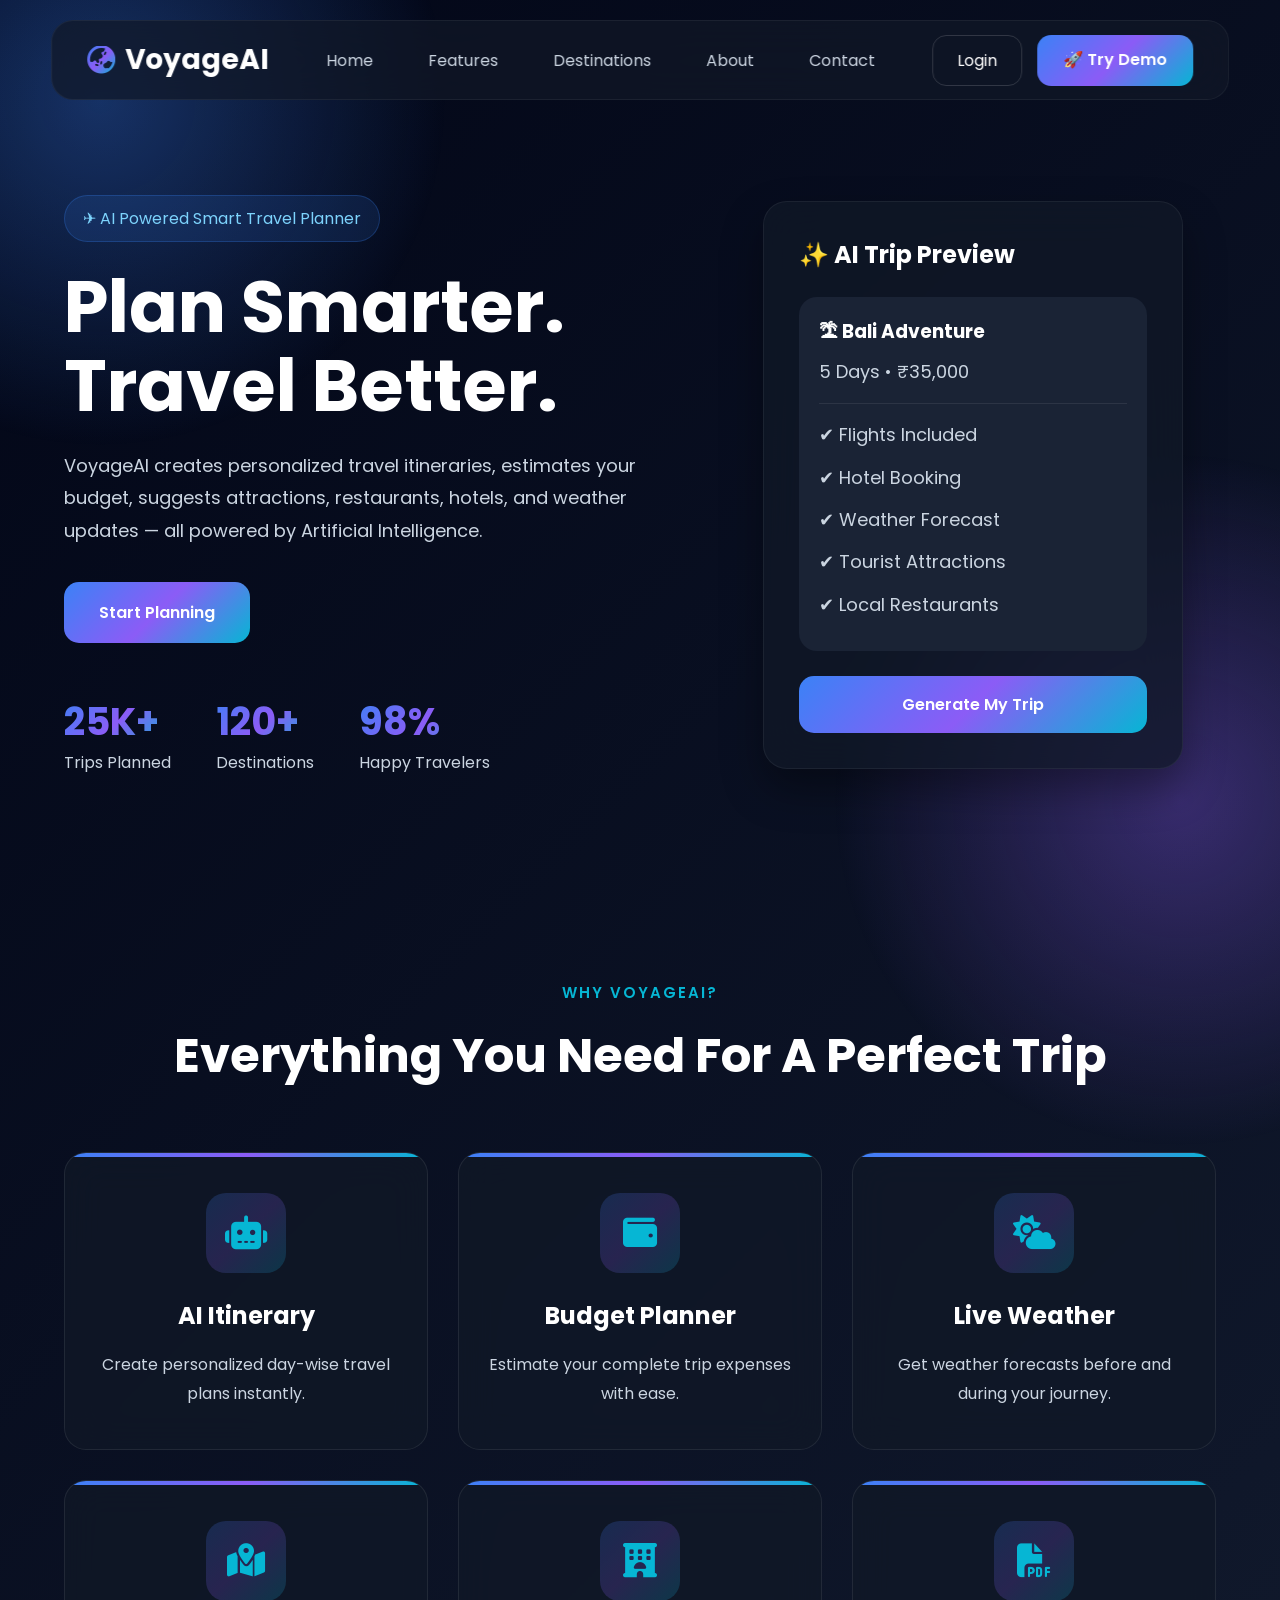
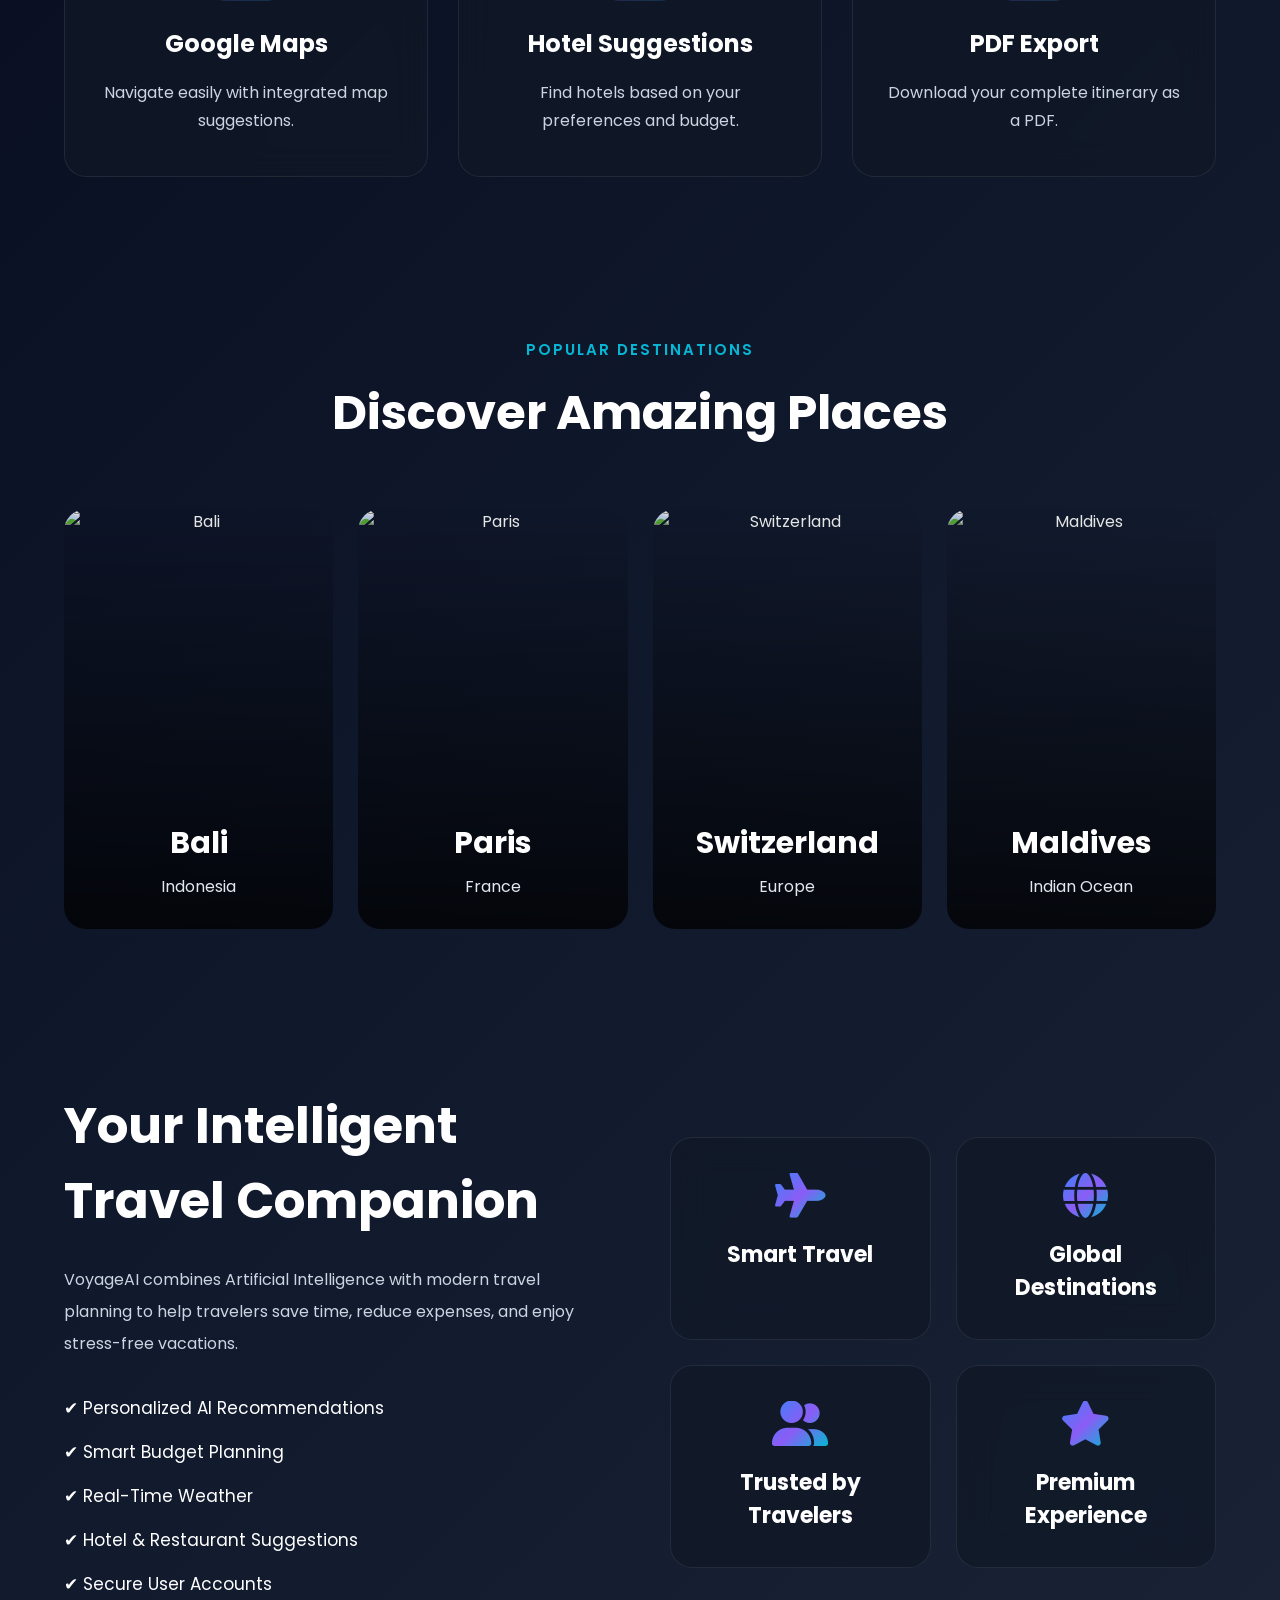
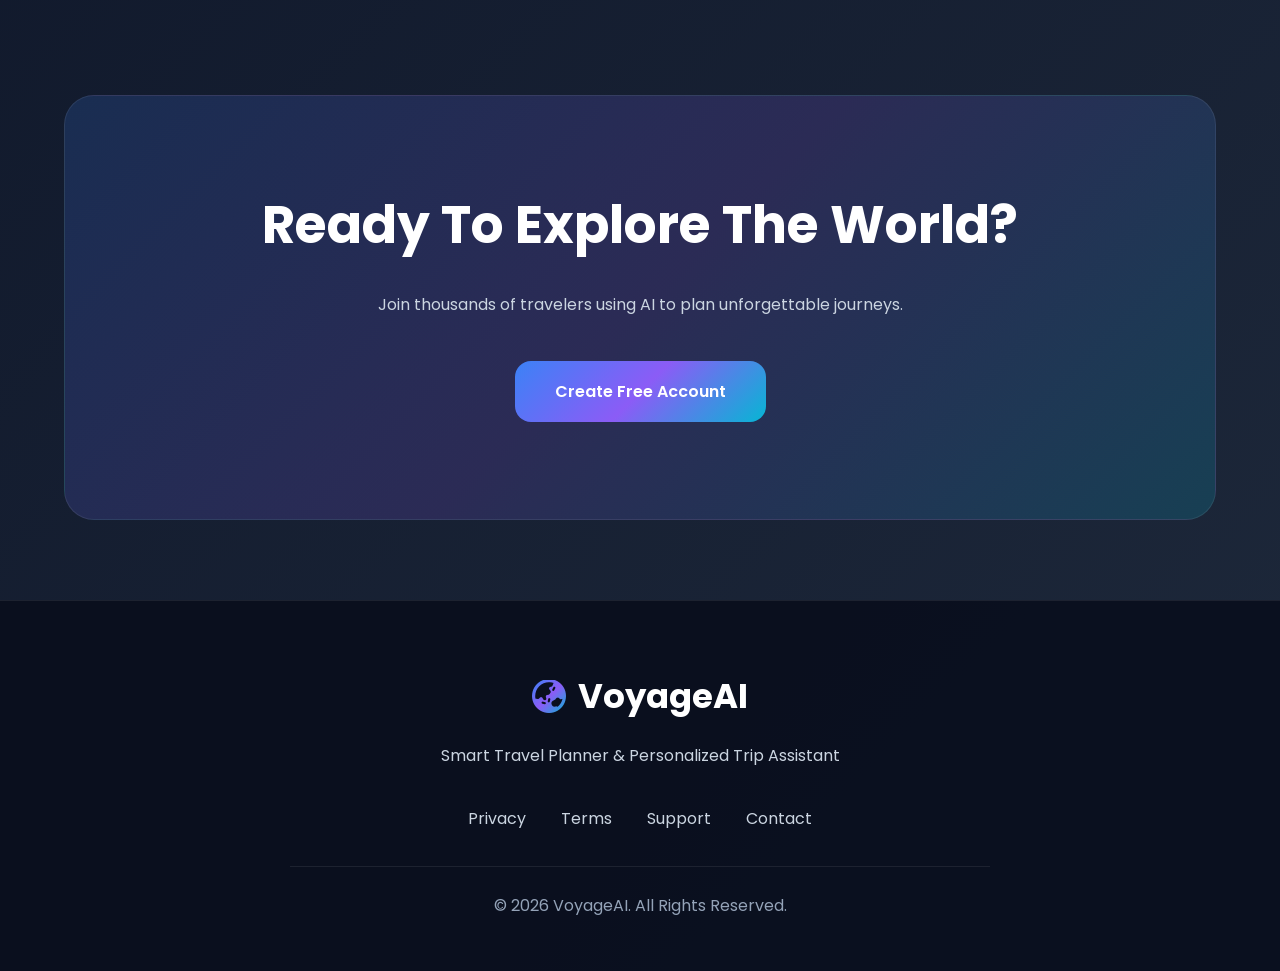
==== commit e7070d43: "Frontend UI Updated-2" ====
--- a/frontend/index.html
+++ b/frontend/index.html
@@ -69,9 +69,9 @@
 
             </a>
 
-            <a href="pages/register.html" class="signup-btn">
-
-                Get Started
+            <a href="pages/create-trip.html?mode=demo" class="login1-btn">
+
+                🚀 Try Demo
 
             </a>
 
@@ -113,18 +113,12 @@
 
             <div class="hero-buttons">
 
-                <a href="pages/register.html" class="primary-btn">
+                <a href="pages/login.html" class="primary-btn">
 
                     Start Planning
 
                 </a>
 
-                <a href="#features" class="secondary-btn">
-
-                    Explore Features
-
-                </a>
-
             </div>
 
             <div class="hero-stats">
@@ -293,7 +287,7 @@
 
             <div class="destination-card">
 
-                <img src="images/bali.jpg" alt="Bali">
+                <img src="https://imgs.search.brave.com/T_5GU7iuRB5SCTWGZzh7Eay_jKHMB83HNjJHi8Rta4k/rs:fit:860:0:0:0/g:ce/aHR0cHM6Ly9wbHVz/LnVuc3BsYXNoLmNv/bS9wcmVtaXVtX3Bo/b3RvLTE2NjE4NzQz/MDQ3NDktNTZkY2Q0/ZjMzZjhkP2ZtPWpw/ZyZxPTYwJnc9MzAw/MCZhdXRvPWZvcm1h/dCZmaXQ9Y3JvcCZp/eGxpYj1yYi00LjEu/MCZpeGlkPU0zd3hN/akEzZkRCOE1IeHpa/V0Z5WTJoOE1UTjhm/R0poYkdrbE1qQnBj/MnhoYm1SOFpXNThN/SHg4TUh4OGZEQT0" alt="Bali">
 
                 <div class="overlay">
 
@@ -307,7 +301,7 @@
 
             <div class="destination-card">
 
-                <img src="images/paris.jpg" alt="Paris">
+                <img src="https://imgs.search.brave.com/L2ZPO5V8H88xwXfrLuFcpKevheOcGpg3ZjgWj8hTZqw/rs:fit:860:0:0:0/g:ce/aHR0cHM6Ly9pLnBp/bmltZy5jb20vb3Jp/Z2luYWxzLzEzLzAw/L2I1LzEzMDBiNTg4/ZWE2ZmEwYTU3NmNh/OTY0YjEzMmEzZGVh/LmpwZw" alt="Paris">
 
                 <div class="overlay">
 
@@ -321,7 +315,7 @@
 
             <div class="destination-card">
 
-                <img src="images/swiss.jpg" alt="Switzerland">
+                <img src="https://imgs.search.brave.com/WyrkEnD_RYCDasUIaUOHOspguu9Ze7DYMzQS92kRwIM/rs:fit:860:0:0:0/g:ce/aHR0cHM6Ly93d3cu/aW50cmVwaWR0cmF2/ZWwuY29tL2FkdmVu/dHVyZXMvd3AtY29u/dGVudC91cGxvYWRz/LzIwMTUvMDkvZ2lt/bWVsd2FsZC1zd2l0/ei5qcGc" alt="Switzerland">
 
                 <div class="overlay">
 
@@ -335,7 +329,7 @@
 
             <div class="destination-card">
 
-                <img src="images/maldives.jpg" alt="Maldives">
+                <img src="https://imgs.search.brave.com/wUf30Wn-gSh6CwUPZ1wtWRPJcYODtHn1Jm3aqxXfkRY/rs:fit:860:0:0:0/g:ce/aHR0cHM6Ly93d3cu/YmFyb3MuY29tL3dw/LWNvbnRlbnQvdXBs/b2Fkcy8yMDIxLzA1/L0dvdXJtZXQtZGlu/aW5nLmpwZw" alt="Maldives">
 
                 <div class="overlay">
 
@@ -443,7 +437,7 @@
 
         </p>
 
-        <a href="pages/register.html">
+        <a href="pages/login.html" class="login1-btn">
 
             Create Free Account
 
--- a/frontend/css/style.css
+++ b/frontend/css/style.css
@@ -367,7 +367,7 @@
 
 }
 
-.signup-btn{
+.login1-btn{
 
     padding:12px 26px;
 
@@ -393,7 +393,7 @@
 
 }
 
-.signup-btn:hover{
+.login1-btn:hover{
 
     transform:translateY(-3px);
 
@@ -1413,7 +1413,7 @@
 
 .primary-btn,
 
-.signup-btn,
+.login1-btn,
 
 .hero-card button,
 
@@ -1427,7 +1427,7 @@
 
 .primary-btn::before,
 
-.signup-btn::before,
+.login1-btn::before,
 
 .hero-card button::before,
 
@@ -1455,7 +1455,7 @@
 
 .primary-btn:hover::before,
 
-.signup-btn:hover::before,
+.login1-btn:hover::before,
 
 .hero-card button:hover::before,
 
